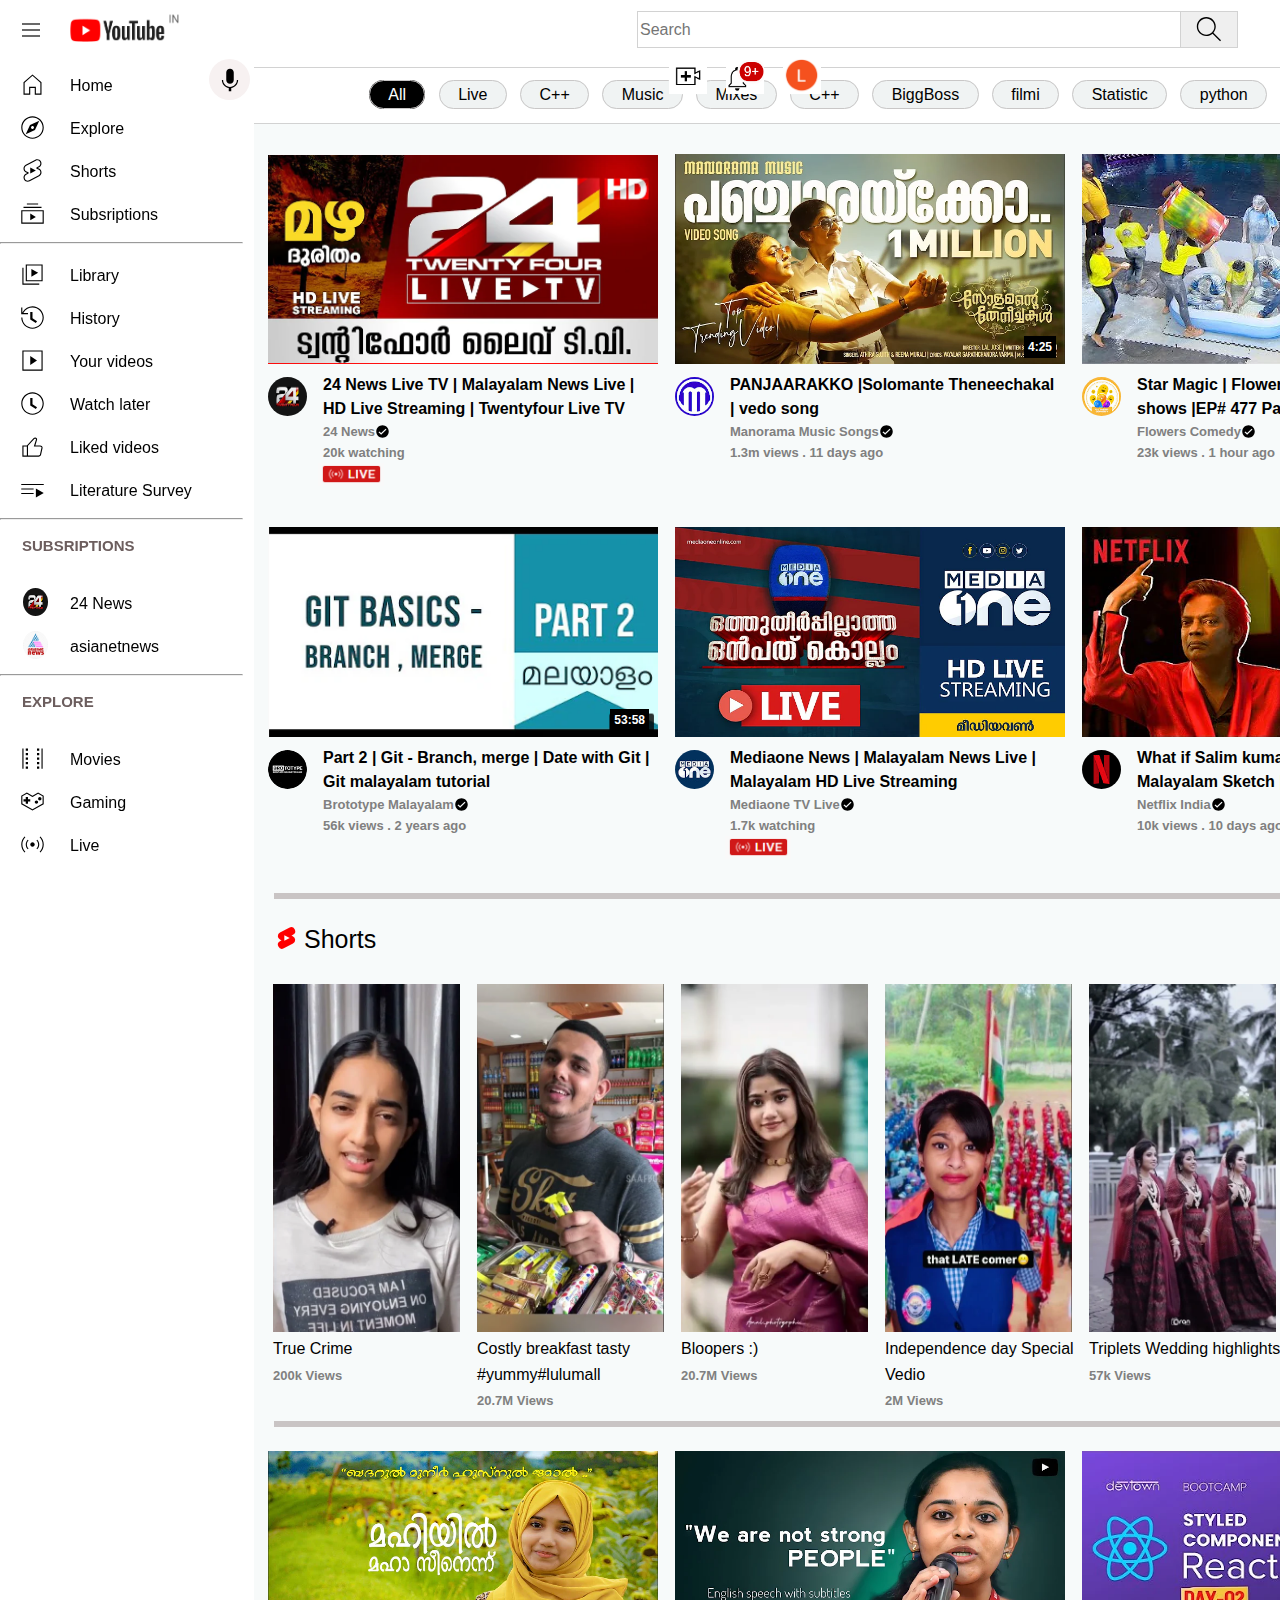
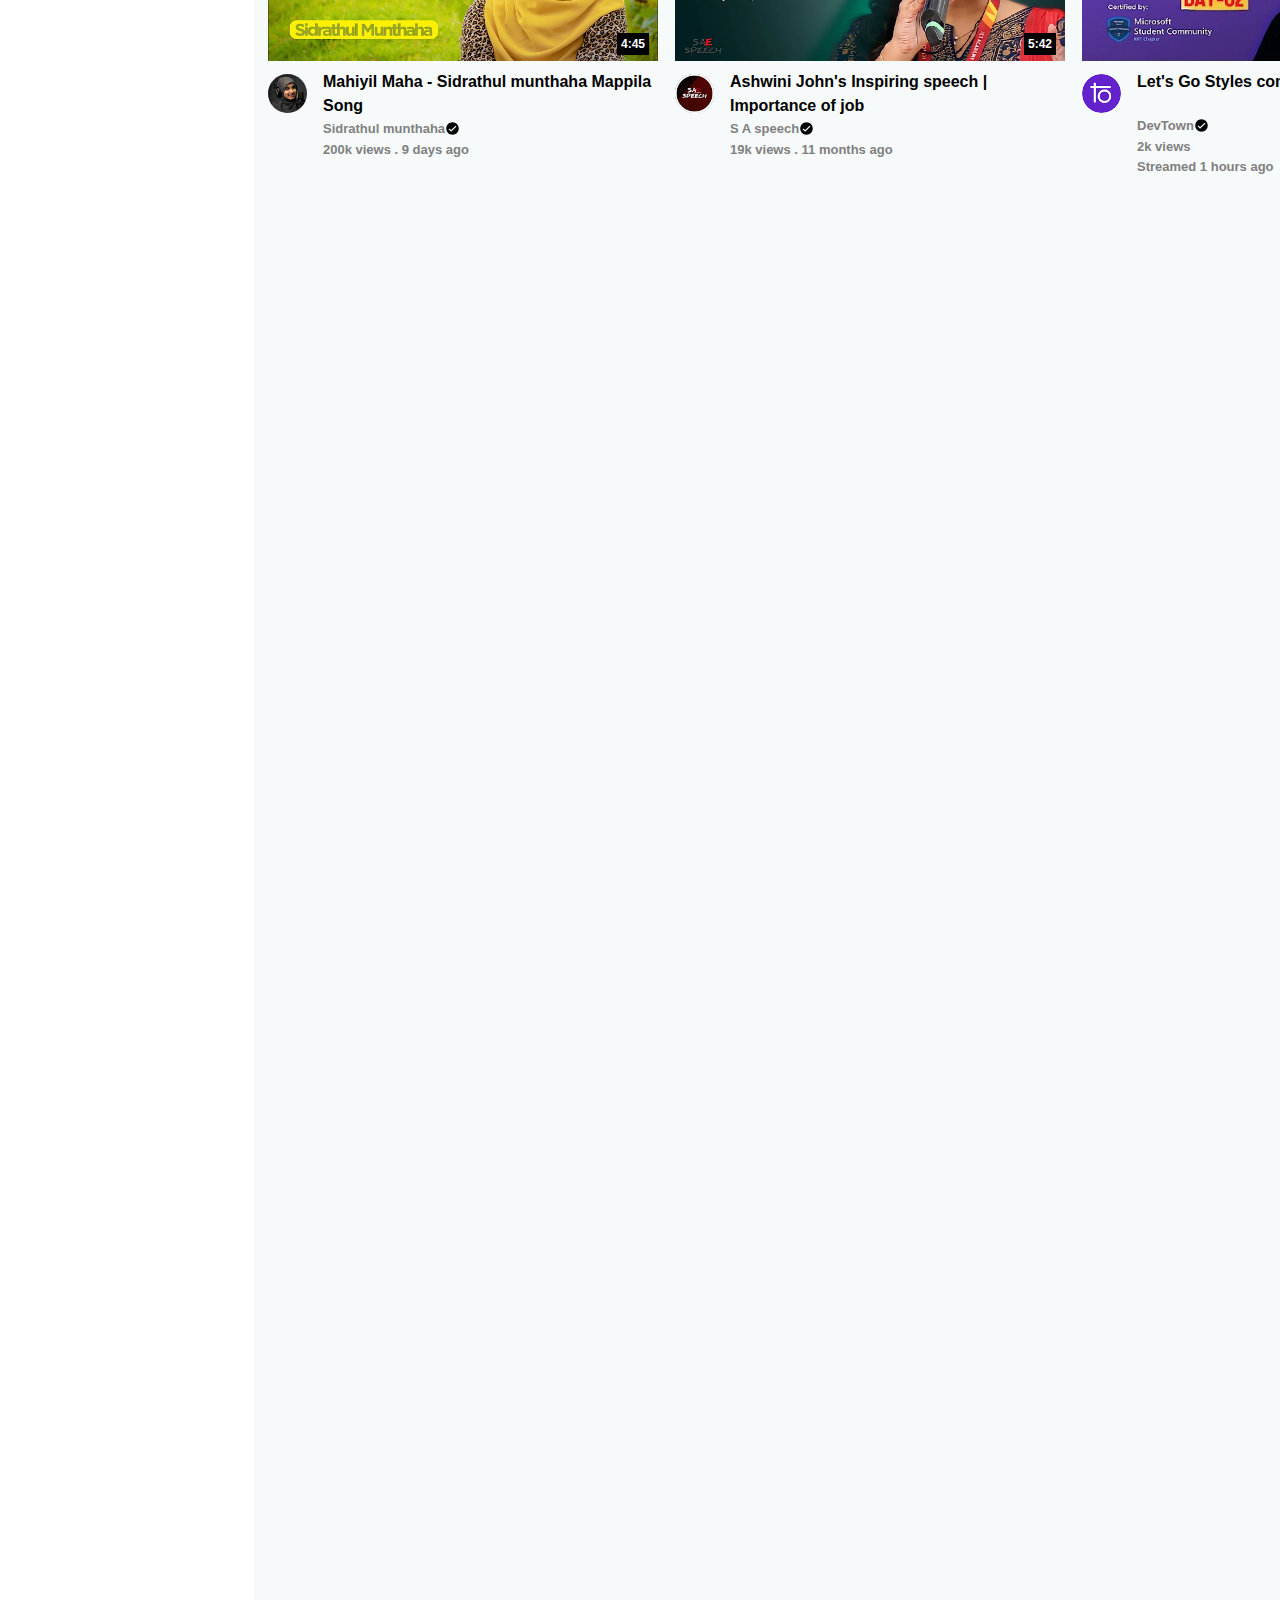
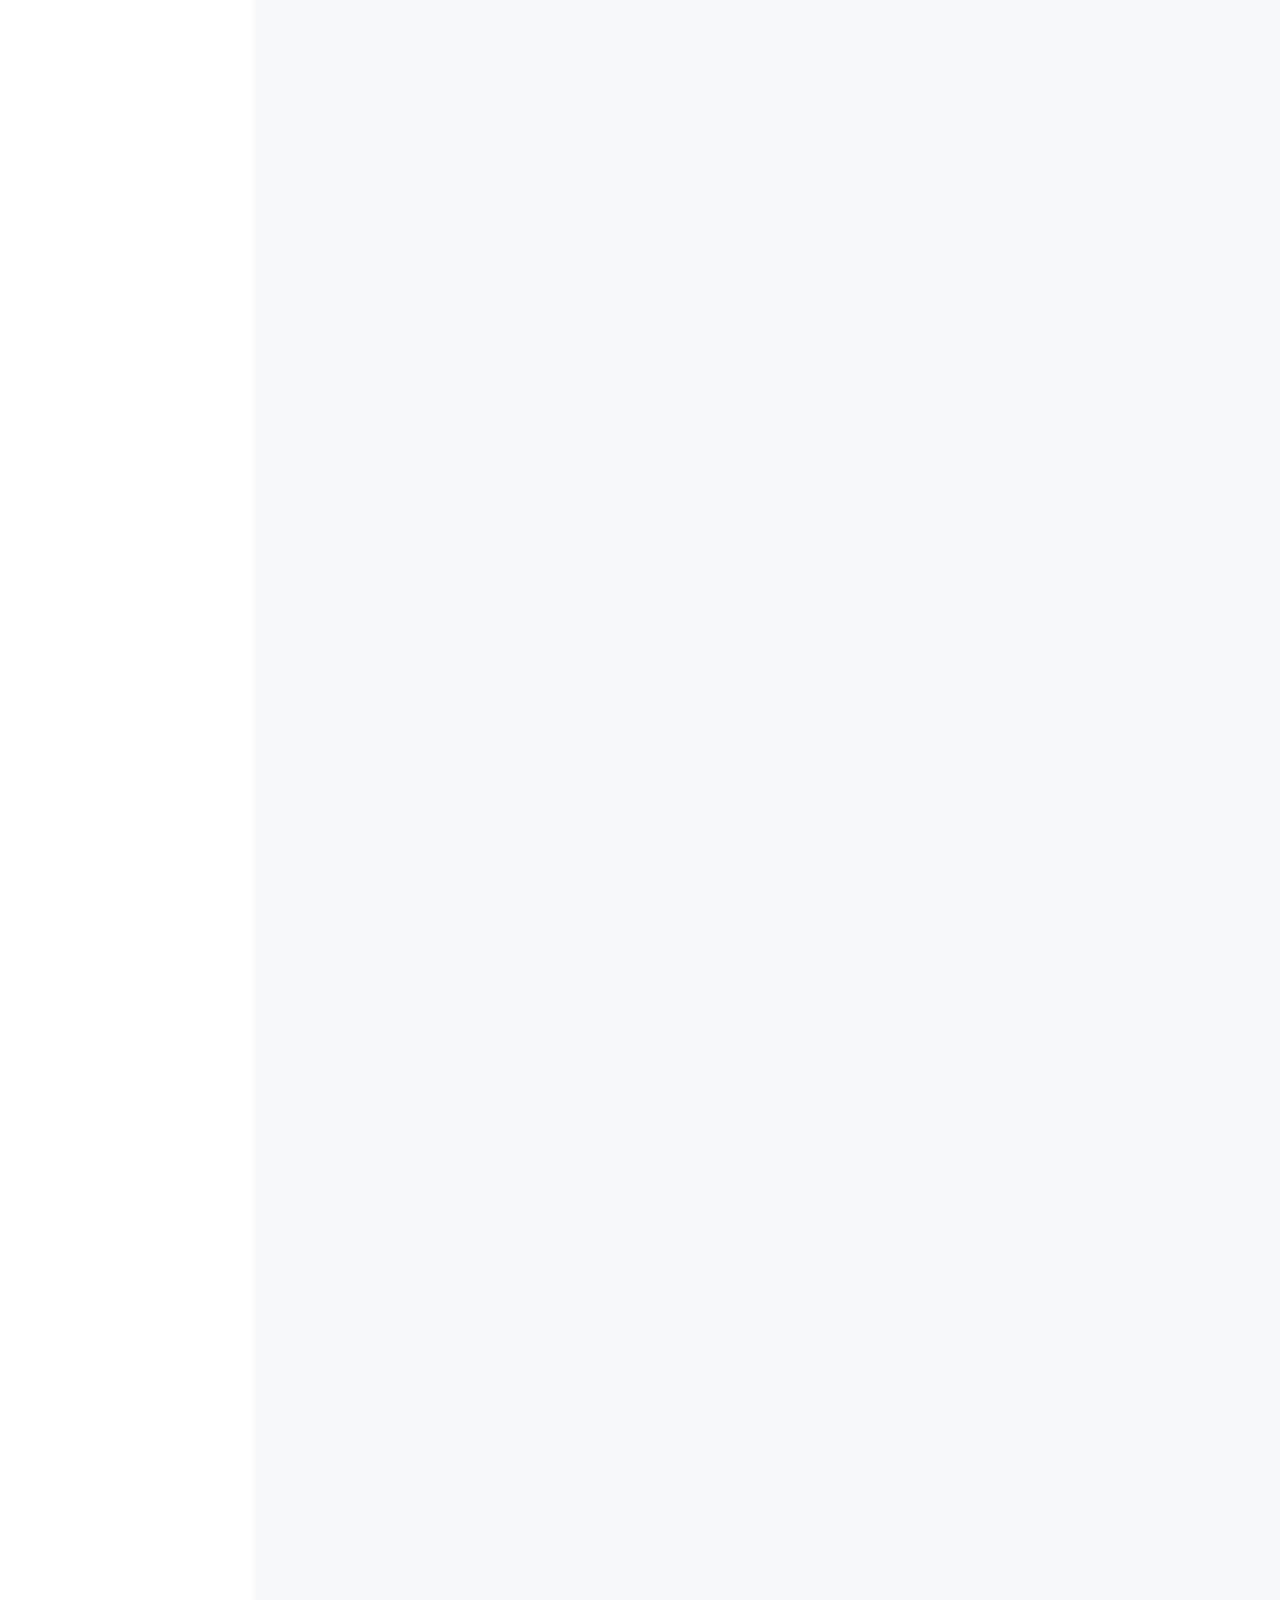
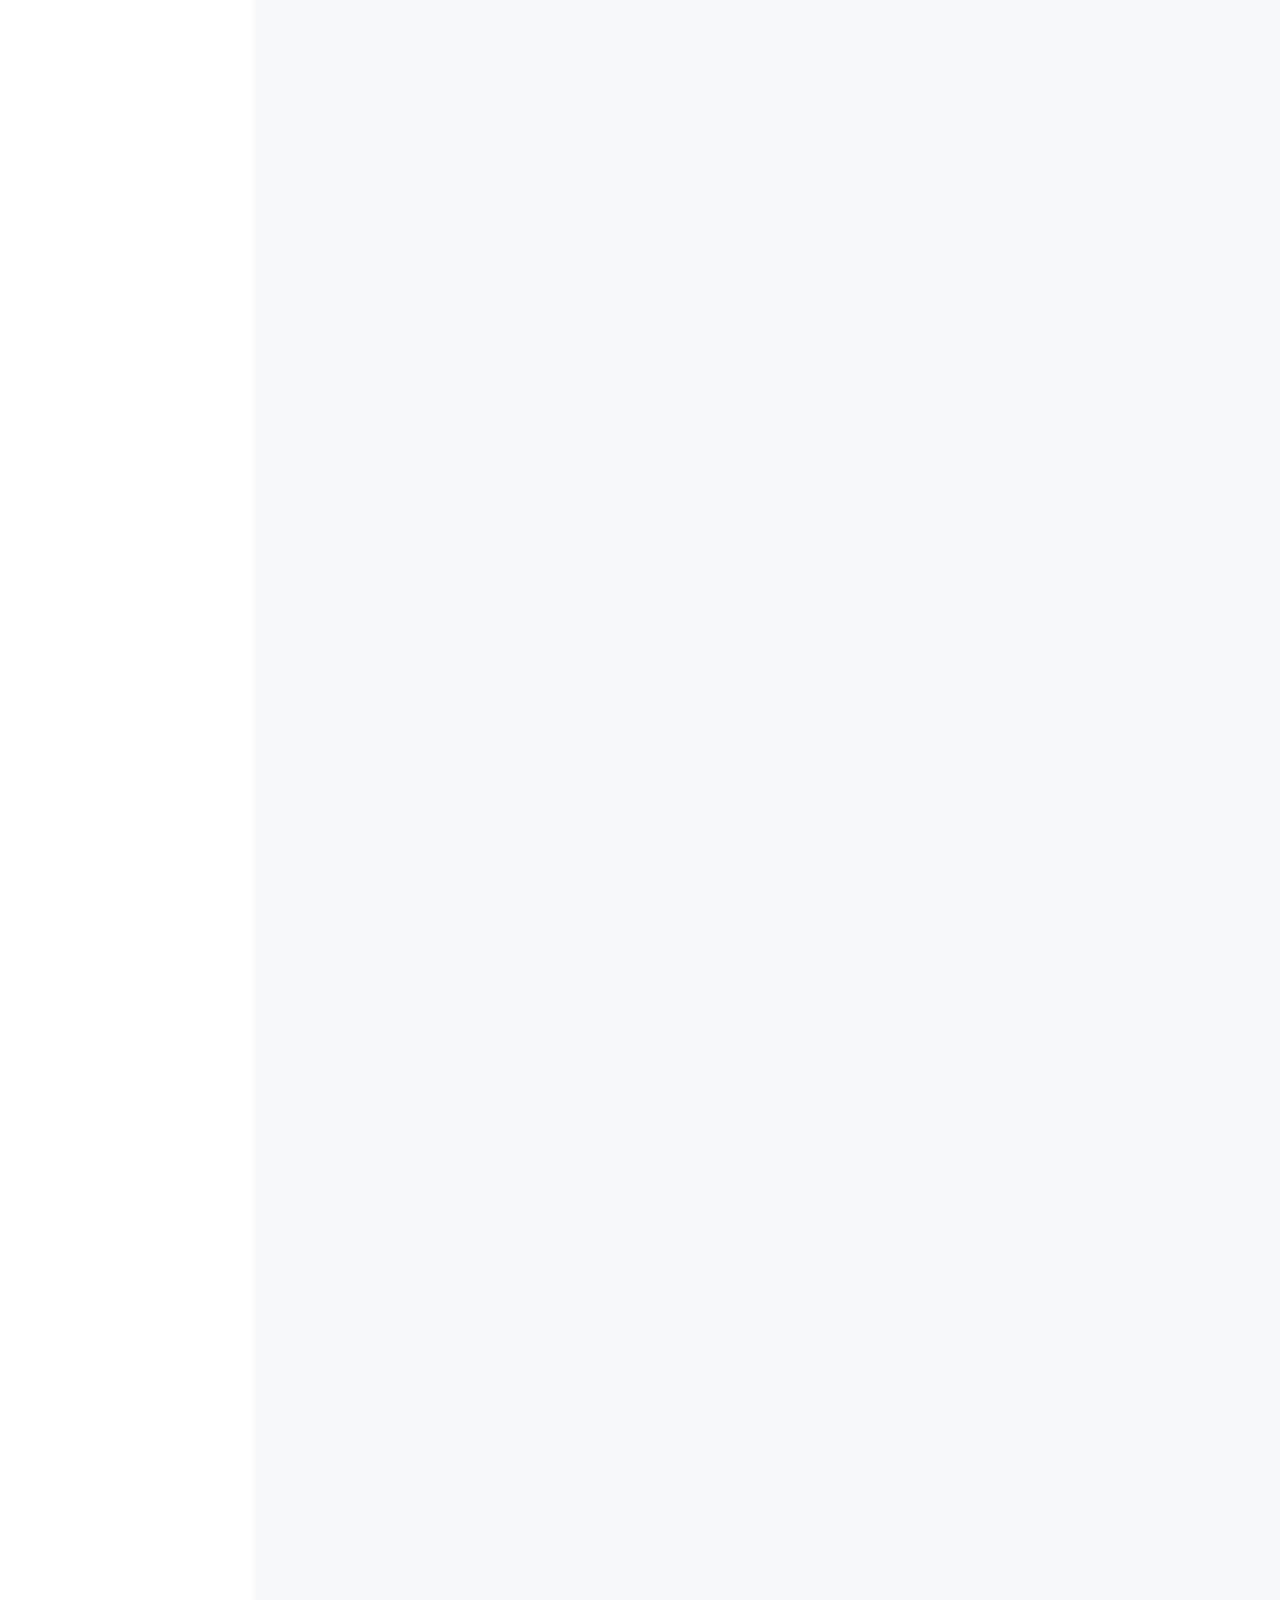
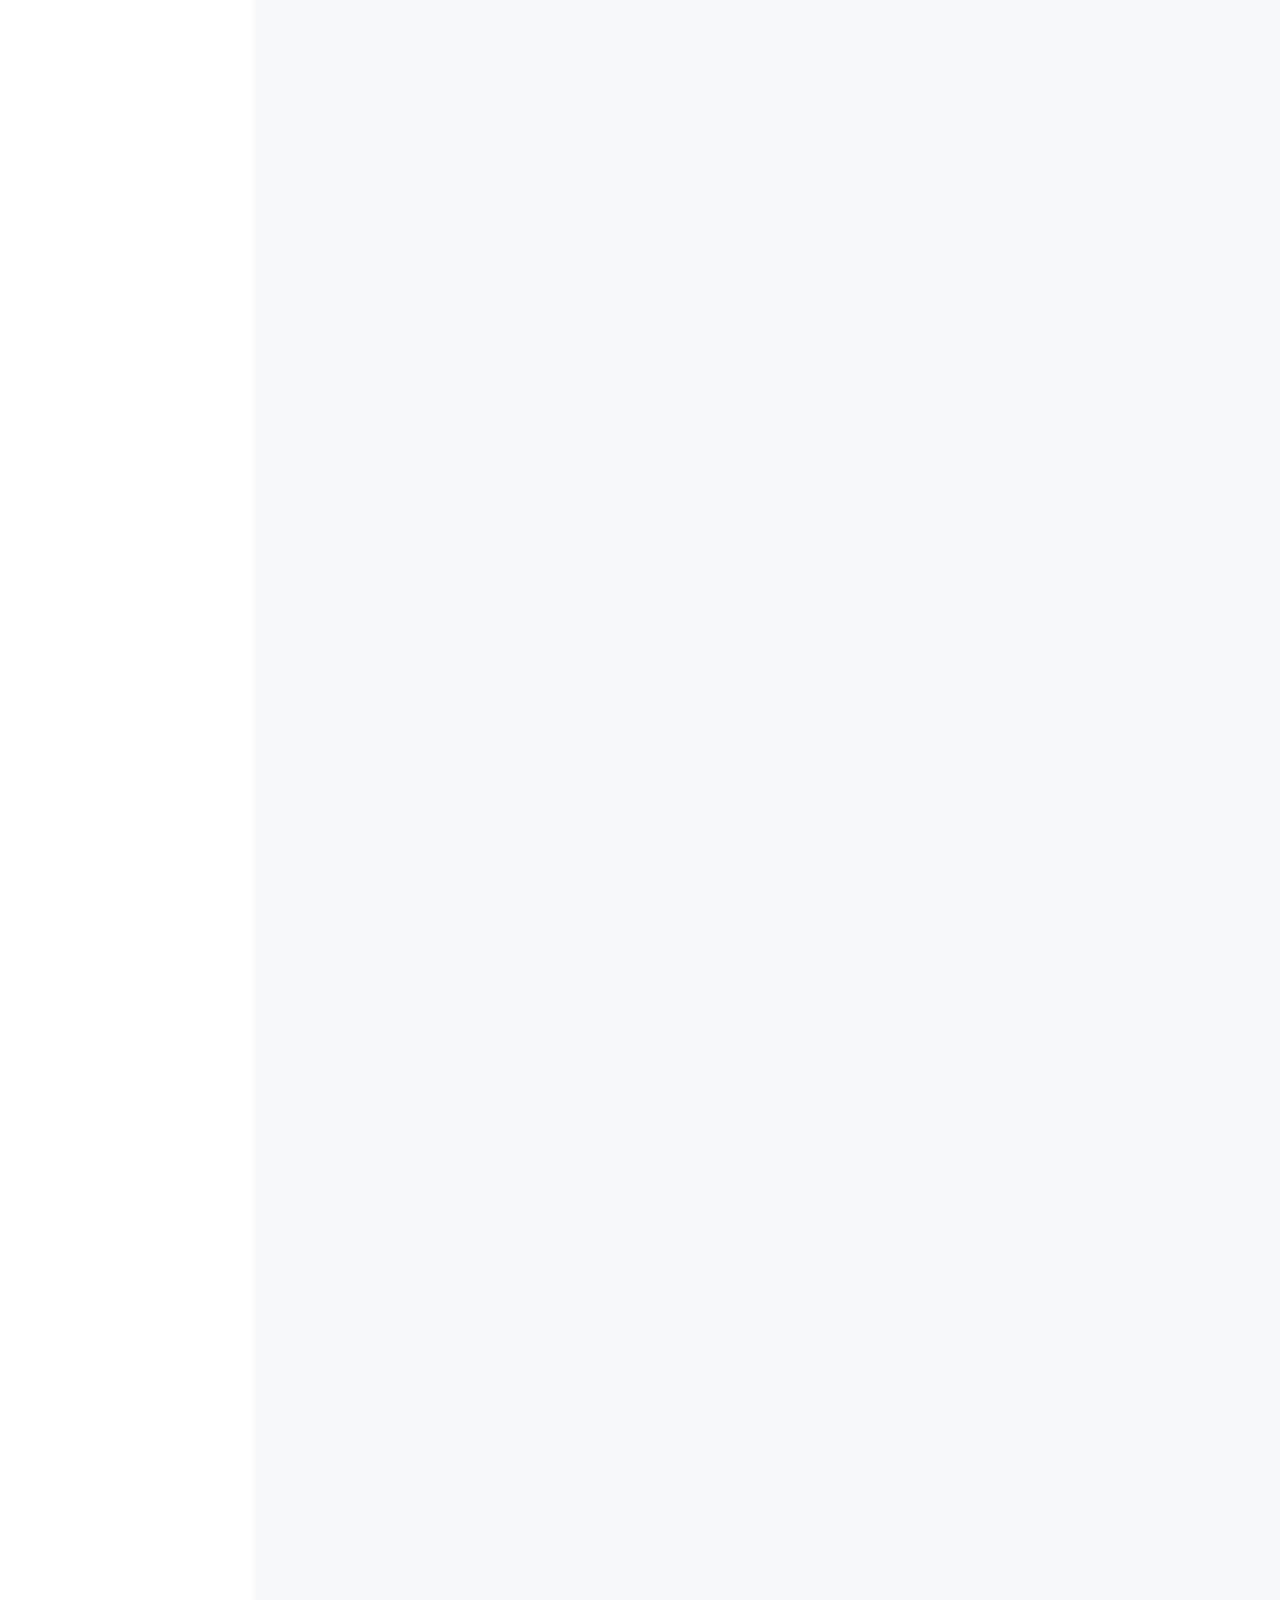
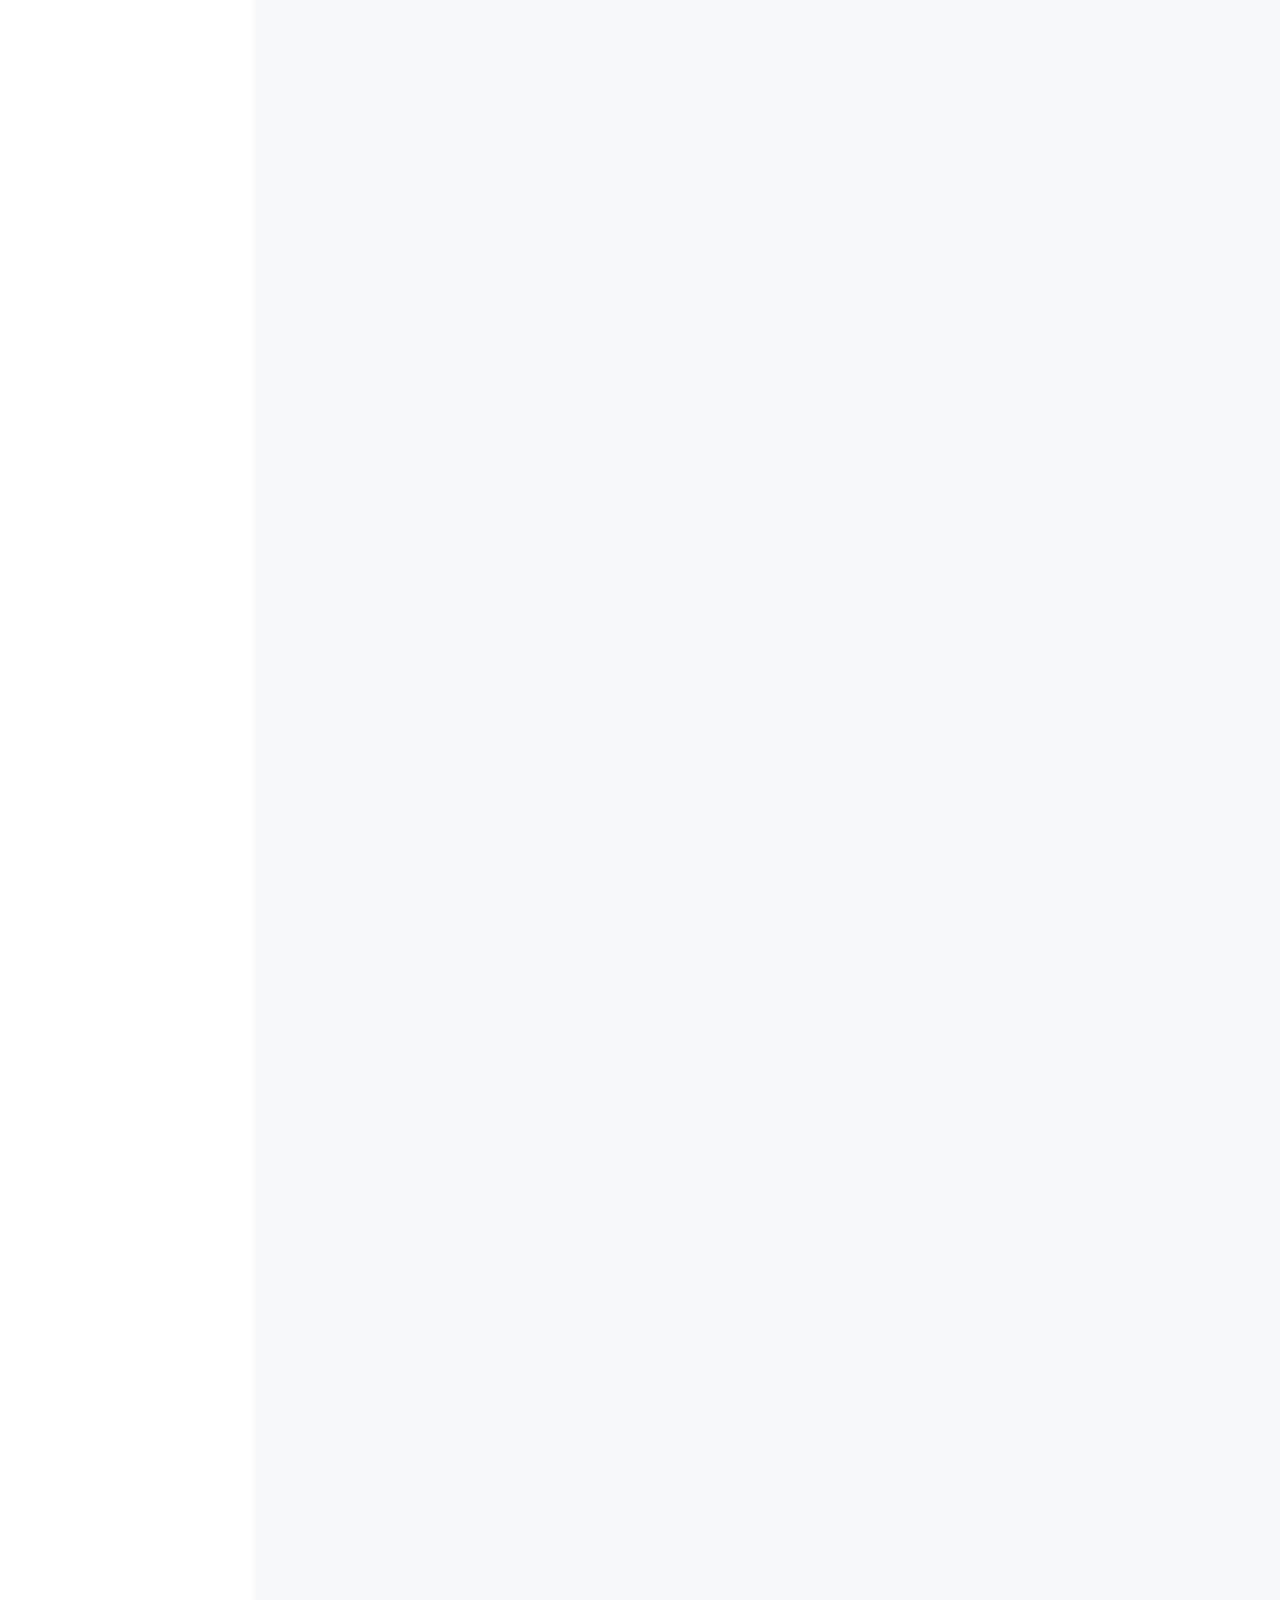
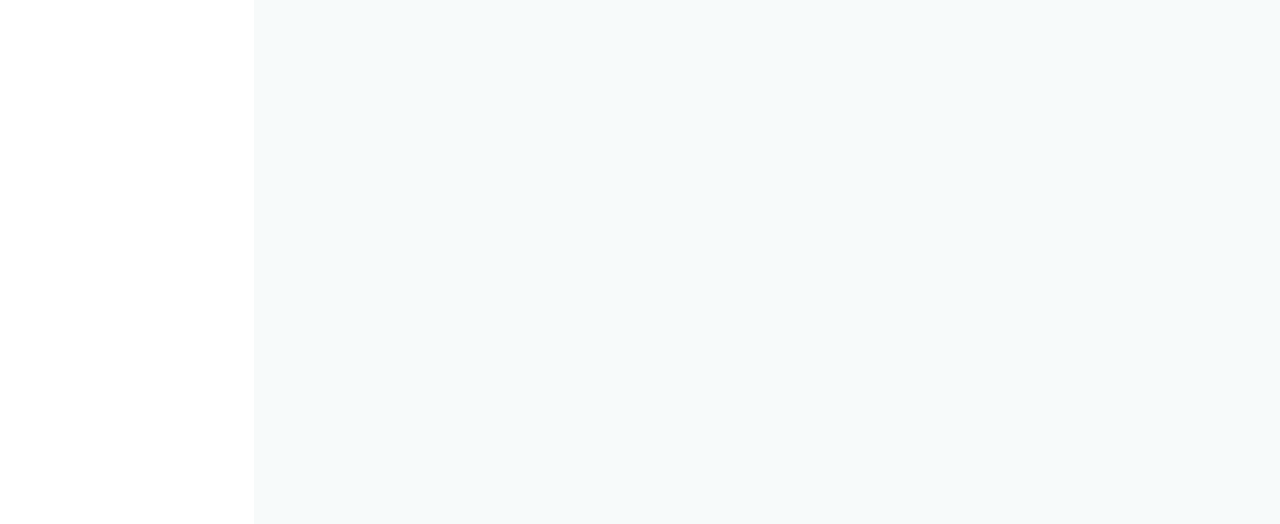
==== index.html @ a11aa35a "alignments chaned" ====
<!DOCTYPE html>
<html lang="en">
<head>
    <meta charset="UTF-8">
    <meta http-equiv="X-UA-Compatible" content="IE=edge">
    <meta name="viewport" content="width=device-width, initial-scale=1.0">
    <link rel="stylesheet" href="https://cdnjs.cloudflare.com/ajax/libs/font-awesome/4.7.0/css/font-awesome.min.css">
    <link rel="stylesheet" href="styles.css">                                                         
    <title>Document</title>

</head>
<body>
    <div>
        <div id="header">

            <div class="menu" >
                <div class="same"></div>
                <div class="same"></div>
                <div class="same"></div>

            </div>
            <div class="logo">
                <img src="logo1.PNG" class="logoimg">

            </div>
            <div class="search">
                <form action=" " class="searchform">
                    <input type="text"  placeholder="Search" class="searchtext" >

                </form>
            </div>
            <div class="simg">
                <button class="button">
                    <yt-icon class="style-scope ytd-searchbox"><svg viewBox="0 0 24 24" preserveAspectRatio="xMidYMid meet" focusable="false" class="style-scope yt-icon" style="pointer-events: none; display: block; width: 100%; height: 100%;"><g class="style-scope yt-icon"><path d="M20.87,20.17l-5.59-5.59C16.35,13.35,17,11.75,17,10c0-3.87-3.13-7-7-7s-7,3.13-7,7s3.13,7,7,7c1.75,0,3.35-0.65,4.58-1.71 l5.59,5.59L20.87,20.17z M10,16c-3.31,0-6-2.69-6-6s2.69-6,6-6s6,2.69,6,6S13.31,16,10,16z" class="style-scope yt-icon"></path></g></svg><!--css-build:shady--></yt-icon>
                </button>
            </div>
            <div class="mike">
                <yt-icon class="style-scope ytd-button-renderer"><svg viewBox="0 0 24 24" preserveAspectRatio="xMidYMid meet" focusable="false" class="style-scope yt-icon" style="pointer-events: none; display: block; width: 100%; height: 100%;"><g class="style-scope yt-icon"><path d="M12 3C10.34 3 9 4.37 9 6.07V11.93C9 13.63 10.34 15 12 15C13.66 15 15 13.63 15 11.93V6.07C15 4.37 13.66 3 12 3ZM18.5 12H17.5C17.5 15.03 15.03 17.5 12 17.5C8.97 17.5 6.5 15.03 6.5 12H5.5C5.5 15.24 7.89 17.93 11 18.41V21H13V18.41C16.11 17.93 18.5 15.24 18.5 12Z" class="style-scope yt-icon"></path></g></svg><!--css-build:shady--></yt-icon>
            </div>
            <div class="three">
                <div class="plus"><img src="plus1.png" alt="dd" class="plusimg"></div>
                <div class="plus"><img src="not.png" alt="dd" class="plusimg"></div>
                <div class="plus"><img src="l.png" alt="dd" class="plusimg"></div>
            </div>
        </div>
        <div id="mainbody">    
            <div class="right">
                <a href="main.html" class="dec">
                <div class="one">
                    
                    <yt-icon class="listimg"><svg viewBox="0 0 24 24" preserveAspectRatio="xMidYMid meet" focusable="false" class="style-scope yt-icon" style="pointer-events: none; display: block; width: 100%; height: 100%;"><g class="style-scope yt-icon"><path d="M12,4.33l7,6.12V20H15V14H9v6H5V10.45l7-6.12M12,3,4,10V21h6V15h4v6h6V10L12,3Z" class="style-scope yt-icon"></path></g></svg><!--css-build:shady--></yt-icon>
                    <div class="names">
                        Home
                    </div>
                    
                </div>
                </a>
                <a href="main.html" class="dec">
                    <div class="one">
                        
                        <yt-icon class="listimg"><svg viewBox="0 0 24 24" preserveAspectRatio="xMidYMid meet" focusable="false" class="style-scope yt-icon" style="pointer-events: none; display: block; width: 100%; height: 100%;"><g class="style-scope yt-icon"><path d="M9.8,9.8l-3.83,8.23l8.23-3.83l3.83-8.23L9.8,9.8z M13.08,12.77c-0.21,0.29-0.51,0.48-0.86,0.54 c-0.07,0.01-0.15,0.02-0.22,0.02c-0.28,0-0.54-0.08-0.77-0.25c-0.29-0.21-0.48-0.51-0.54-0.86c-0.06-0.35,0.02-0.71,0.23-0.99 c0.21-0.29,0.51-0.48,0.86-0.54c0.35-0.06,0.7,0.02,0.99,0.23c0.29,0.21,0.48,0.51,0.54,0.86C13.37,12.13,13.29,12.48,13.08,12.77z M12,3c4.96,0,9,4.04,9,9s-4.04,9-9,9s-9-4.04-9-9S7.04,3,12,3 M12,2C6.48,2,2,6.48,2,12s4.48,10,10,10s10-4.48,10-10S17.52,2,12,2 L12,2z" class="style-scope yt-icon"></path></g></svg><!--css-build:shady--></yt-icon>
                        <div class="names">
                            Explore
                        </div>
                        
                    </div>
                </a>
                <a href="main.html" class="dec">
                    <div class="one">
                        
                        <yt-icon class="listimg"><svg viewBox="0 0 24 24" preserveAspectRatio="xMidYMid meet" focusable="false" class="style-scope yt-icon" style="pointer-events: none; display: block; width: 100%; height: 100%;"><g height="24" viewBox="0 0 24 24" width="24" class="style-scope yt-icon"><path d="M10 14.65v-5.3L15 12l-5 2.65zm7.77-4.33c-.77-.32-1.2-.5-1.2-.5L18 9.06c1.84-.96 2.53-3.23 1.56-5.06s-3.24-2.53-5.07-1.56L6 6.94c-1.29.68-2.07 2.04-2 3.49.07 1.42.93 2.67 2.22 3.25.03.01 1.2.5 1.2.5L6 14.93c-1.83.97-2.53 3.24-1.56 5.07.97 1.83 3.24 2.53 5.07 1.56l8.5-4.5c1.29-.68 2.06-2.04 1.99-3.49-.07-1.42-.94-2.68-2.23-3.25zm-.23 5.86l-8.5 4.5c-1.34.71-3.01.2-3.72-1.14-.71-1.34-.2-3.01 1.14-3.72l2.04-1.08v-1.21l-.69-.28-1.11-.46c-.99-.41-1.65-1.35-1.7-2.41-.05-1.06.52-2.06 1.46-2.56l8.5-4.5c1.34-.71 3.01-.2 3.72 1.14.71 1.34.2 3.01-1.14 3.72L15.5 9.26v1.21l1.8.74c.99.41 1.65 1.35 1.7 2.41.05 1.06-.52 2.06-1.46 2.56z" class="style-scope yt-icon"></path></g></svg><!--css-build:shady--></yt-icon>
                        <div class="names">
                        Shorts
                        </div>
                        
                    </div>
                </a>
                <a href="main.html" class="dec">
                    <div class="one">
                        <yt-icon class="listimg"><svg viewBox="0 0 24 24" preserveAspectRatio="xMidYMid meet" focusable="false" class="style-scope yt-icon" style="pointer-events: none; display: block; width: 100%; height: 100%;"><g class="style-scope yt-icon"><path d="M10,18v-6l5,3L10,18z M17,3H7v1h10V3z M20,6H4v1h16V6z M22,9H2v12h20V9z M3,10h18v10H3V10z" class="style-scope yt-icon"></path></g></svg><!--css-build:shady--></yt-icon>   
                        <div class="names">
                        Subsriptions
                        </div>
                        
                    </div>
                </a>
                <hr align="left" style=" width:99%;">
                <a href="main.html" class="dec">
                    <div class="one">
                        
                        <yt-icon class="listimg"><svg viewBox="0 0 24 24" preserveAspectRatio="xMidYMid meet" focusable="false" class="style-scope yt-icon" style="pointer-events: none; display: block; width: 100%; height: 100%;"><g class="style-scope yt-icon"><path d="M11,7l6,3.5L11,14V7L11,7z M18,20H4V6H3v15h15V20z M21,18H6V3h15V18z M7,17h13V4H7V17z" class="style-scope yt-icon"></path></g></svg><!--css-build:shady--></yt-icon>
                        <div class="names">
                            Library
                        </div>
                        
                    </div>
                    </a>
                    <a href="main.html" class="dec">
                        <div class="one">
                            
                            <yt-icon class="listimg"><svg viewBox="0 0 24 24" preserveAspectRatio="xMidYMid meet" focusable="false" class="style-scope yt-icon" style="pointer-events: none; display: block; width: 100%; height: 100%;"><g class="style-scope yt-icon"><path d="M14.97,16.95L10,13.87V7h2v5.76l4.03,2.49L14.97,16.95z M22,12c0,5.51-4.49,10-10,10S2,17.51,2,12h1c0,4.96,4.04,9,9,9 s9-4.04,9-9s-4.04-9-9-9C8.81,3,5.92,4.64,4.28,7.38C4.17,7.56,4.06,7.75,3.97,7.94C3.96,7.96,3.95,7.98,3.94,8H8v1H1.96V3h1v4.74 C3,7.65,3.03,7.57,3.07,7.49C3.18,7.27,3.3,7.07,3.42,6.86C5.22,3.86,8.51,2,12,2C17.51,2,22,6.49,22,12z" class="style-scope yt-icon"></path></g></svg><!--css-build:shady--></yt-icon>                            <div class="names">
                                History
                            </div>
                            
                        </div>
                    </a>
                    <a href="main.html" class="dec">
                        <div class="one">
                            
                            <yt-icon class="listimg"><svg viewBox="0 0 24 24" preserveAspectRatio="xMidYMid meet" focusable="false" class="style-scope yt-icon" style="pointer-events: none; display: block; width: 100%; height: 100%;"><g class="style-scope yt-icon"><path d="M10,8l6,4l-6,4V8L10,8z M21,3v18H3V3H21z M20,4H4v16h16V4z" class="style-scope yt-icon"></path></g></svg><!--css-build:shady--></yt-icon>
                            <div class="names">
                            Your videos
                            </div>
                            
                        </div>
                    </a>
                    <a href="main.html" class="dec">
                        <div class="one">
                            <yt-icon class="listimg"><svg viewBox="0 0 24 24" preserveAspectRatio="xMidYMid meet" focusable="false" class="style-scope yt-icon" style="pointer-events: none; display: block; width: 100%; height: 100%;"><g class="style-scope yt-icon"><path d="M14.97,16.95L10,13.87V7h2v5.76l4.03,2.49L14.97,16.95z M12,3c-4.96,0-9,4.04-9,9s4.04,9,9,9s9-4.04,9-9S16.96,3,12,3 M12,2c5.52,0,10,4.48,10,10s-4.48,10-10,10S2,17.52,2,12S6.48,2,12,2L12,2z" class="style-scope yt-icon"></path></g></svg><!--css-build:shady--></yt-icon>                            <div class="names">
                            Watch later
                            </div>
                            
                        </div>
                    </a>
                    <a href="main.html" class="dec">
                        <div class="one">
                            
                            <yt-icon class="listimg"><svg viewBox="0 0 24 24" preserveAspectRatio="xMidYMid meet" focusable="false" class="style-scope yt-icon" style="pointer-events: none; display: block; width: 100%; height: 100%;"><g class="style-scope yt-icon"><path d="M18.77,11h-4.23l1.52-4.94C16.38,5.03,15.54,4,14.38,4c-0.58,0-1.14,0.24-1.52,0.65L7,11H3v10h4h1h9.43 c1.06,0,1.98-0.67,2.19-1.61l1.34-6C21.23,12.15,20.18,11,18.77,11z M7,20H4v-8h3V20z M19.98,13.17l-1.34,6 C18.54,19.65,18.03,20,17.43,20H8v-8.61l5.6-6.06C13.79,5.12,14.08,5,14.38,5c0.26,0,0.5,0.11,0.63,0.3 c0.07,0.1,0.15,0.26,0.09,0.47l-1.52,4.94L13.18,12h1.35h4.23c0.41,0,0.8,0.17,1.03,0.46C19.92,12.61,20.05,12.86,19.98,13.17z" class="style-scope yt-icon"></path></g></svg><!--css-build:shady--></yt-icon>
                             <div class="names">
                            Liked videos
                            </div>
                            
                        </div>
                    </a>
                    <a href="main.html" class="dec">
                        <div class="one">
                            <yt-icon class="listimg"><svg viewBox="0 0 24 24" preserveAspectRatio="xMidYMid meet" focusable="false" class="style-scope yt-icon" style="pointer-events: none; display: block; width: 100%; height: 100%;"><g class="style-scope yt-icon"><path d="M22,7H2v1h20V7z M13,12H2v-1h11V12z M13,16H2v-1h11V16z M15,19v-8l7,4L15,19z" class="style-scope yt-icon"></path></g></svg><!--css-build:shady--></yt-icon>
                            
                            <div class="names">

                            Literature Survey
                            </div>
                            
                        </div>
                    </a>
                    <hr align="left" style=" width:99%;">
                    <a href="main.html" class="head">

                        <div class="one" >
                            SUBSRIPTIONS

                        </div>
                    </a>
                    <a href="main.html" class="dec">
                        <div class="one">
                            <img src="24.jpg" class="subimg" alt="" >

                            <div class="names">
                                24 News


                            </div>
                            
                        </div>
                    </a>
                    <a href="main.html" class="dec">
                        <div class="one">
                            <img src="asianet.png" class="subimg" alt="" >

                            <div class="names">
                                asianetnews


                            </div>
                            
                        </div>
                    </a>
                    <hr align="left" style=" width:99%;">
                    <a href="main.html" class="head">

                        <div class="one" >
                            EXPLORE

                        </div>
                    </a>
                        <a href="main.html" class="dec">
                        <div class="one">
                            
                            <yt-icon class="listimg"><svg viewBox="0 0 24 24" preserveAspectRatio="xMidYMid meet" focusable="false" class="style-scope yt-icon" style="pointer-events: none; display: block; width: 100%; height: 100%;"><g class="style-scope yt-icon"><path d="M4,21H3V3h1V21z M8,15H6v2h2V15z M8,11H6v2h2V11z M8,7H6v2h2V7z M18,15h-2v2h2V15z M8,19H6v2h2V19z M18,19h-2v2h2V19z M18,11h-2v2h2V11z M18,7h-2v2h2V7z M8,3H6v2h2V3z M18,3h-2v2h2V3z M21,3h-1v18h1V3z" class="style-scope yt-icon"></path></g></svg><!--css-build:shady--></yt-icon>
                                 <div class="names">
                               
                                Movies
                            </div>
                            
                        </div>
                        </a>
                        <a href="main.html" class="dec">
                            <div class="one">
                                <yt-icon class="listimg"><svg viewBox="0 0 24 24" preserveAspectRatio="xMidYMid meet" focusable="false" class="style-scope yt-icon" style="pointer-events: none; display: block; width: 100%; height: 100%;"><g class="style-scope yt-icon"><path d="M10,12H8v2H6v-2H4v-2h2V8h2v2h2V12z M17,12.5c0-0.83-0.67-1.5-1.5-1.5S14,11.67,14,12.5c0,0.83,0.67,1.5,1.5,1.5 S17,13.33,17,12.5z M20,9.5C20,8.67,19.33,8,18.5,8S17,8.67,17,9.5c0,0.83,0.67,1.5,1.5,1.5S20,10.33,20,9.5z M16.97,5.15l-4.5,2.53 l-0.49,0.27l-0.49-0.27l-4.5-2.53L3,7.39v6.43l8.98,5.04l8.98-5.04V7.39L16.97,5.15 M16.97,4l4.99,2.8v7.6L11.98,20L2,14.4V6.8 L6.99,4l4.99,2.8L16.97,4L16.97,4z" class="style-scope yt-icon"></path></g></svg><!--css-build:shady--></yt-icon>
                                <div class="names">
                                 Gaming
                                </div>
                                
                            </div>
                        </a>
                        <a href="main.html" class="dec">
                            <div class="one">
                                
                                <yt-icon class="listimg"><svg viewBox="0 0 24 24" preserveAspectRatio="xMidYMid meet" focusable="false" class="style-scope yt-icon" style="pointer-events: none; display: block; width: 100%; height: 100%;"><g class="style-scope yt-icon"><path d="M14,12c0,1.1-0.9,2-2,2s-2-0.9-2-2s0.9-2,2-2S14,10.9,14,12z M8.48,8.45L7.77,7.75C6.68,8.83,6,10.34,6,12 s0.68,3.17,1.77,4.25l0.71-0.71C7.57,14.64,7,13.39,7,12S7.57,9.36,8.48,8.45z M16.23,7.75l-0.71,0.71C16.43,9.36,17,10.61,17,12 s-0.57,2.64-1.48,3.55l0.71,0.71C17.32,15.17,18,13.66,18,12S17.32,8.83,16.23,7.75z M5.65,5.63L4.95,4.92C3.13,6.73,2,9.24,2,12 s1.13,5.27,2.95,7.08l0.71-0.71C4.02,16.74,3,14.49,3,12S4.02,7.26,5.65,5.63z M19.05,4.92l-0.71,0.71C19.98,7.26,21,9.51,21,12 s-1.02,4.74-2.65,6.37l0.71,0.71C20.87,17.27,22,14.76,22,12S20.87,6.73,19.05,4.92z" class="style-scope yt-icon"></path></g></svg><!--css-build:shady--></yt-icon>                                <div class="names">
                                Live
                                </div>
                                
                            </div>
                        </a>
                        <a href="main.html" class="dec">
                            <div class="one">
                                <yt-icon class="listimg"><svg viewBox="0 0 24 24" preserveAspectRatio="xMidYMid meet" focusable="false" class="style-scope yt-icon" style="pointer-events: none; display: block; width: 100%; height: 100%;"><g class="style-scope yt-icon"><path d="M12.5,6.44v-0.5C13.36,5.71,14,4.93,14,4c0-1.1-0.9-2-2-2s-2,0.9-2,2h1c0-0.55,0.45-1,1-1s1,0.45,1,1s-0.45,1-1,1h-0.5v1.44 L4,13h2v6h1v2h1v-2h2v3h1v-3h2v2h1v-2h1v-3h3v-3h2L12.5,6.44z M6.66,12L12,7.33L17.34,12H6.66z M14,18H7v-5h7V18z M15,15v-2h2v2H15z" class="style-scope yt-icon"></path></g></svg><!--css-build:shady--></yt-icon>
                                <div class="names">
                                
                                Fashion & Beauty
                                </div>
                                
                            </div>
                        </a>
                        <a href="main.html" class="dec">
                            <div class="one">
                                <yt-icon class="listimg"><svg viewBox="0 0 24 24" preserveAspectRatio="xMidYMid meet" focusable="false" class="style-scope yt-icon" style="pointer-events: none; display: block; width: 100%; height: 100%;"><g class="style-scope yt-icon"><path d="M16,21h-2.28c-0.35,0.6-0.98,1-1.72,1s-1.38-0.4-1.72-1H8v-1h8V21z M20,10c0,2.96-1.61,5.54-4,6.92V19H8v-2.08 C5.61,15.54,4,12.96,4,10c0-4.42,3.58-8,8-8S20,5.58,20,10z M15,18v-1.66l0.5-0.29C17.66,14.8,19,12.48,19,10c0-3.86-3.14-7-7-7 s-7,3.14-7,7c0,2.48,1.34,4.8,3.5,6.06L9,16.34V18H15z" class="style-scope yt-icon"></path></g></svg><!--css-build:shady--></yt-icon>
                                 <div class="names">
                                Learning
                                </div>
                                
                            </div>
                        </a>
                        <a href="main.html" class="dec">
                            <div class="one">
                                <yt-icon class="listimg"><svg viewBox="0 0 24 24" preserveAspectRatio="xMidYMid meet" focusable="false" class="style-scope yt-icon" style="pointer-events: none; display: block; width: 100%; height: 100%;"><g class="style-scope yt-icon"><path d="M17 3V5V6V10V10.51L16.99 10.97C16.94 13.1 15.66 14.94 13.74 15.67H13.72L13.66 15.69L13 15.95V16.65V19V20H14V21H15H10V20H11V19V16.65V15.95L10.34 15.71L10.26 15.68H10.25C8.33 14.95 7.05 13.11 7 10.98V10.51V10V6V5V3H17ZM18 2H6V5H4V6V10V11H6.01C6.07 13.53 7.63 15.78 9.97 16.64C9.98 16.64 9.99 16.64 10 16.65V19H9V20H8V22H16V20H15V19H14V16.65C14.01 16.65 14.02 16.65 14.03 16.64C16.36 15.78 17.93 13.54 17.99 11H20V10V6V5H18V2ZM18 10V6H19V10H18ZM5 10V6H6V10H5Z" class="style-scope yt-icon"></path></g></svg><!--css-build:shady--></yt-icon>                                
                                <div class="names">
    
                                Sports
                                </div>
                                
                            </div>
                        </a>
                        <hr align="left" style=" width:99%;">
                        <a href="main.html" class="head">

                            <div class="one" >
                               MORE FROM YOUTUBE
    
                            </div>
                        </a>
                        <a href="main.html" class="dec">
                            <div class="one">
                                
                            <yt-icon class="listimg"><svg viewBox="0 0 24 24" preserveAspectRatio="xMidYMid meet" focusable="false" class="style-scope yt-icon" style="pointer-events: none; display: block; width: 100%; height: 100%;"><g class="style-scope yt-icon"><defs class="style-scope yt-icon"><radialGradient cx="5.4%" cy="7.11%" r="107.93%" fx="5.4%" fy="7.11%" gradientTransform="matrix(.70653 0 0 1 .016 0)" class="style-scope yt-icon"><stop offset="0%" stop-color="#FFF" class="style-scope yt-icon"></stop><stop offset="100%" stop-color="#FFF" stop-opacity="0" class="style-scope yt-icon"></stop></radialGradient></defs><g fill="none" fill-rule="evenodd" class="style-scope yt-icon"><path d="M1 1h21.77v22H1z" class="style-scope yt-icon"></path><g fill-rule="nonzero" class="style-scope yt-icon"><path fill="#F00" d="M22.54 7.6s-.2-1.5-.86-2.17c-.83-.87-1.75-.88-2.18-.93-3.04-.22-7.6-.2-7.6-.2s-4.56-.02-7.6.2c-.43.05-1.35.06-2.18.93-.65.67-.86 2.18-.86 2.18S1.04 9.4 1 11.18v1.66c.04 1.78.26 3.55.26 3.55s.2 1.5.86 2.18c.83.87 1.9.84 2.4.94 1.7.15 7.2.2 7.38.2 0 0 4.57 0 7.6-.22.43-.05 1.35-.06 2.18-.93.65-.67.86-2.18.86-2.18s.22-1.77.24-3.55v-1.66c-.02-1.78-.24-3.55-.24-3.55z" class="style-scope yt-icon"></path><path fill="#FAFAFA" d="M9.68 8.9v6.18l5.84-3.1" class="style-scope yt-icon"></path><path fill="#000" fill-opacity=".12" d="M9.68 8.88l5.13 3.48.73-.38" class="style-scope yt-icon"></path><path fill="#FFF" fill-opacity=".2" d="M22.54 7.6s-.2-1.5-.86-2.17c-.83-.87-1.75-.88-2.18-.93-3.04-.22-7.6-.2-7.6-.2s-4.56-.02-7.6.2c-.43.05-1.35.06-2.18.93-.65.67-.86 2.18-.86 2.18S1.04 9.4 1 11.18v.1c.04-1.76.26-3.54.26-3.54s.2-1.5.86-2.17c.83-.88 1.75-.88 2.18-.93 3.04-.22 7.6-.2 7.6-.2s4.56-.02 7.6.2c.43.05 1.35.05 2.18.93.65.66.86 2.17.86 2.17s.22 1.78.23 3.55v-.1c0-1.8-.23-3.56-.23-3.56z" class="style-scope yt-icon"></path><path fill="#3E2723" fill-opacity=".2" d="M22.54 16.4s-.2 1.5-.86 2.17c-.83.87-1.75.88-2.18.93-3.04.22-7.6.2-7.6.2s-4.56.02-7.6-.2c-.43-.05-1.35-.06-2.18-.93-.65-.67-.86-2.18-.86-2.18s-.22-1.8-.26-3.57v-.1c.04 1.76.26 3.54.26 3.54s.2 1.5.86 2.17c.83.88 1.75.88 2.18.93 3.04.22 7.6.2 7.6.2s4.56.02 7.6-.2c.43-.05 1.35-.05 2.18-.93.65-.66.86-2.17.86-2.17s.22-1.78.23-3.55v.1c0 1.8-.23 3.56-.23 3.56z" class="style-scope yt-icon"></path><path fill="#FFF" fill-opacity=".2" d="M9.68 15.08v.1l5.84-3.08v-.12" class="style-scope yt-icon"></path><path fill="#3E2723" fill-opacity=".2" d="M9.68 8.9v-.13l5.84 3.1v.1" class="style-scope yt-icon"></path><path fill="url(#youtube_round__a)" fill-opacity=".1" d="M21.54 3.4s-.2-1.5-.86-2.18C19.85.35 18.93.35 18.5.3 15.46.07 10.9.1 10.9.1S6.34.07 3.3.3c-.43.05-1.35.05-2.18.92C.47 1.9.26 3.4.26 3.4S.04 5.17 0 6.95V8.6c.04 1.8.26 3.56.26 3.56s.2 1.52.86 2.18c.83.87 1.9.85 2.4.94 1.7.16 7.2.2 7.38.2 0 0 4.57 0 7.6-.2.43-.06 1.35-.07 2.18-.94.65-.66.86-2.18.86-2.18s.22-1.77.24-3.55V6.97c-.02-1.78-.24-3.55-.24-3.55z" transform="translate(1 4.208)" class="style-scope yt-icon"></path></g></g></g></svg><!--css-build:shady--></yt-icon>                                     <div class="names">
                                   
                                    YouTube Premium
                                </div>
                                
                            </div>
                        </a>
                        <a href="main.html" class="dec">
                            <div class="one">
                                
                                <yt-icon class="listimg"><svg viewBox="0 0 24 24" preserveAspectRatio="xMidYMid meet" focusable="false" class="style-scope yt-icon" style="pointer-events: none; display: block; width: 100%; height: 100%;"><g class="style-scope yt-icon"><path fill="red" d="M11.13 1.21c.48-.28 1.26-.28 1.74 0l8.01 4.64c.48.28.87.97.87 1.53v9.24c0 .56-.39 1.25-.87 1.53l-8.01 4.64c-.48.28-1.26.28-1.74 0l-8.01-4.64c-.48-.28-.87-.97-.87-1.53V7.38c0-.56.39-1.25.87-1.53l8.01-4.64z" class="style-scope yt-icon"></path><path fill="#fff" d="m12.71 18.98 4.9-2.83c.41-.24.64-.77.64-1.24V9.24c0-.47-.23-1-.64-1.24l-4.9-2.82c-.41-.23-1.02-.23-1.42 0L6.39 8c-.4.23-.64.77-.64 1.24v5.67c0 .47.24 1 .64 1.24l4.9 2.83c.2.12.46.18.71.18.26-.01.51-.07.71-.18z" class="style-scope yt-icon"></path><path fill="red" d="m12.32 5.73 4.89 2.83c.16.09.41.31.41.67v5.67c0 .37-.25.54-.41.64l-4.89 2.83c-.16.09-.48.09-.64 0l-4.89-2.83c-.16-.09-.41-.34-.41-.64V9.24c.02-.37.25-.58.41-.68l4.89-2.83c.08-.05.2-.07.32-.07s.24.02.32.07z" class="style-scope yt-icon"></path><path fill="#fff" d="M9.88 15.25 15.5 12 9.88 8.75z" class="style-scope yt-icon"></path></g></svg><!--css-build:shady--></yt-icon>                                     <div class="names">
                                   
                                    Creator Studio
                                </div>
                                
                            </div>
                        </a>

                        <a href="main.html" class="dec">
                            <div class="one">
                                
                                <yt-icon class="listimg"><svg viewBox="0 0 24 24" preserveAspectRatio="xMidYMid meet" focusable="false" class="style-scope yt-icon" style="pointer-events: none; display: block; width: 100%; height: 100%;"><g class="style-scope yt-icon"><circle fill="#FF0000" cx="12" cy="12" r="10" class="style-scope yt-icon"></circle><polygon fill="#FFFFFF" points="10,14.65 10,9.35 15,12 " class="style-scope yt-icon"></polygon><path fill="#FFFFFF" d="M12,7c2.76,0,5,2.24,5,5s-2.24,5-5,5s-5-2.24-5-5S9.24,7,12,7 M12,6c-3.31,0-6,2.69-6,6s2.69,6,6,6s6-2.69,6-6 S15.31,6,12,6L12,6z" class="style-scope yt-icon"></path></g></svg><!--css-build:shady--></yt-icon>                                     <div class="names">
                                   
                                        YouTube Music 
                                </div>
                                
                            </div>
                        </a>
                        <a href="main.html" class="dec">
                                <div class="one">
                                    
                        <yt-icon class="listimg"><svg viewBox="0 0 24 24" preserveAspectRatio="xMidYMid meet" focusable="false" class="style-scope yt-icon" style="pointer-events: none; display: block; width: 100%; height: 100%;"><g class="style-scope yt-icon"><path fill="#FF0000" d="M21.39,13.19c0-0.08,0-0.15,0-0.22c-0.01-0.86-0.5-5-0.78-5.74c-0.32-0.85-0.76-1.5-1.31-1.91 c-0.9-0.67-1.66-0.82-2.6-0.84l-0.02,0c-0.4,0-3.01,0.32-5.2,0.62C9.28,5.4,6.53,5.8,5.88,6.04c-0.9,0.33-1.62,0.77-2.19,1.33 c-1.05,1.04-1.18,2.11-1.04,3.51c0.1,1.09,0.69,5.37,1.02,6.35c0.45,1.32,1.33,2.12,2.47,2.24c0.28,0.03,0.55,0.05,0.82,0.05 c1,0,1.8-0.21,2.72-0.46c1.45-0.39,3.25-0.87,6.97-0.87l0.09,0h0.02c0.91,0,3.14-0.2,4.16-2.07C21.44,15.12,21.41,13.91,21.39,13.19 z" class="style-scope yt-icon"></path><path fill="#000" d="M21.99,13.26c0-0.08,0-0.16-0.01-0.24c-0.01-0.92-0.54-5.32-0.83-6.11c-0.34-0.91-0.81-1.59-1.4-2.03 C18.81,4.17,17.99,4.02,17,4l-0.02,0c-0.43,0-3.21,0.34-5.54,0.66c-2.33,0.32-5.25,0.75-5.95,1C4.53,6.01,3.76,6.48,3.16,7.08 c-1.12,1.1-1.25,2.25-1.11,3.74c0.11,1.16,0.73,5.71,1.08,6.75c0.48,1.41,1.41,2.25,2.63,2.38C6.06,19.98,6.34,20,6.63,20 c1.07,0,1.91-0.23,2.89-0.49c1.54-0.41,3.46-0.93,7.41-0.93l0.1,0h0.02c0.97,0,3.34-0.21,4.42-2.2 C22.04,15.32,22.01,14.03,21.99,13.26z M20.59,15.91c-0.82,1.51-2.75,1.68-3.56,1.68l-0.1,0c-4.09,0-6.07,0.53-7.67,0.96 C8.31,18.8,7.56,19,6.63,19c-0.25,0-0.5-0.01-0.76-0.04c-1.04-0.11-1.54-0.99-1.79-1.71c-0.3-0.88-0.91-5.21-1.04-6.53 C2.9,9.25,3.1,8.54,3.86,7.79c0.5-0.5,1.15-0.89,1.97-1.19c0.17-0.06,1.1-0.32,5.74-0.95C14.2,5.29,16.64,5.01,16.99,5 c0.83,0.02,1.43,0.13,2.17,0.69c0.43,0.32,0.79,0.86,1.06,1.58c0.22,0.58,0.76,4.78,0.77,5.77l0.01,0.25 C21.01,13.96,21.04,15.08,20.59,15.91z" class="style-scope yt-icon"></path><path fill="#000" d="M11.59,14.76c-0.48,0.36-0.8,0.45-1.01,0.45c-0.16,0-0.25-0.05-0.3-0.08c-0.34-0.18-0.42-0.61-0.5-1.2l-0.01-0.1 c-0.04-0.31-0.26-2.1-0.38-3.16L9.3,9.94C9.26,9.66,9.2,9.19,9.54,8.94c0.32-0.23,0.75-0.09,0.96-0.03c0.53,0.17,3.6,1.23,4.59,1.73 c0.21,0.09,0.67,0.28,0.68,0.83c0.01,0.5-0.38,0.74-0.53,0.82L11.59,14.76z" class="style-scope yt-icon"></path><path fill="#FFF" d="M10.3,9.89c0,0,0.5,4.08,0.51,4.19c0.06-0.04,3.79-2.58,3.79-2.58C13.71,11.07,11.07,10.14,10.3,9.89z" class="style-scope yt-icon"></path></g></svg><!--css-build:shady--></yt-icon>                                         <div class="names">
                                       
                                            YouTube kids
                                    </div>
                                    
                                </div>
                        </a>
                        <a href="main.html" class="dec">
                                    <div class="one">
                                        
                                        <yt-icon class="listimg"><svg viewBox="0 0 24 24" preserveAspectRatio="xMidYMid meet" focusable="false" class="style-scope yt-icon" style="pointer-events: none; display: block; width: 100%; height: 100%;"><g class="style-scope yt-icon"><path fill="#FF0000" d="M6,18h12v1H6V18z M22,6.2v9.6c0,0.66-0.54,1.2-1.2,1.2H3.2C2.54,17,2,16.46,2,15.8V6.2C2,5.54,2.54,5,3.2,5 h17.6C21.46,5,22,5.54,22,6.2z" class="style-scope yt-icon"></path><polygon fill="#FFFFFF" points="15,11 10,8.35 10,13.65 " class="style-scope yt-icon"></polygon></g></svg><!--css-build:shady--></yt-icon>                                             <div class="names">
                                           
                                                YouTube TV
                                        </div>
                                        
                                    </div>
                         </a>
                         <hr align="left" style=" width:99%;">
                         <a href="main.html" class="dec">
                            <div class="one">
                                
                                <yt-icon class="listimg"><svg viewBox="0 0 24 24" preserveAspectRatio="xMidYMid meet" focusable="false" class="style-scope yt-icon" style="pointer-events: none; display: block; width: 100%; height: 100%;"><g class="style-scope yt-icon"><path d="M12,9c1.65,0,3,1.35,3,3s-1.35,3-3,3s-3-1.35-3-3S10.35,9,12,9 M12,8c-2.21,0-4,1.79-4,4s1.79,4,4,4s4-1.79,4-4 S14.21,8,12,8L12,8z M13.22,3l0.55,2.2l0.13,0.51l0.5,0.18c0.61,0.23,1.19,0.56,1.72,0.98l0.4,0.32l0.5-0.14l2.17-0.62l1.22,2.11 l-1.63,1.59l-0.37,0.36l0.08,0.51c0.05,0.32,0.08,0.64,0.08,0.98s-0.03,0.66-0.08,0.98l-0.08,0.51l0.37,0.36l1.63,1.59l-1.22,2.11 l-2.17-0.62l-0.5-0.14l-0.4,0.32c-0.53,0.43-1.11,0.76-1.72,0.98l-0.5,0.18l-0.13,0.51L13.22,21h-2.44l-0.55-2.2l-0.13-0.51 l-0.5-0.18C9,17.88,8.42,17.55,7.88,17.12l-0.4-0.32l-0.5,0.14l-2.17,0.62L3.6,15.44l1.63-1.59l0.37-0.36l-0.08-0.51 C5.47,12.66,5.44,12.33,5.44,12s0.03-0.66,0.08-0.98l0.08-0.51l-0.37-0.36L3.6,8.56l1.22-2.11l2.17,0.62l0.5,0.14l0.4-0.32 C8.42,6.45,9,6.12,9.61,5.9l0.5-0.18l0.13-0.51L10.78,3H13.22 M14,2h-4L9.26,4.96c-0.73,0.27-1.4,0.66-2,1.14L4.34,5.27l-2,3.46 l2.19,2.13C4.47,11.23,4.44,11.61,4.44,12s0.03,0.77,0.09,1.14l-2.19,2.13l2,3.46l2.92-0.83c0.6,0.48,1.27,0.87,2,1.14L10,22h4 l0.74-2.96c0.73-0.27,1.4-0.66,2-1.14l2.92,0.83l2-3.46l-2.19-2.13c0.06-0.37,0.09-0.75,0.09-1.14s-0.03-0.77-0.09-1.14l2.19-2.13 l-2-3.46L16.74,6.1c-0.6-0.48-1.27-0.87-2-1.14L14,2L14,2z" class="style-scope yt-icon"></path></g></svg><!--css-build:shady--></yt-icon>                                   
                                <div class="names">

                                Settings
                                </div>
                                
                            </div>
                         </a>
                         <a href="main.html" class="dec">
                            <div class="one">
                                
                                <yt-icon class="listimg"><svg viewBox="0 0 24 24" preserveAspectRatio="xMidYMid meet" focusable="false" class="style-scope yt-icon" style="pointer-events: none; display: block; width: 100%; height: 100%;"><g class="style-scope yt-icon"><path d="M14,3H5v18h1v-9h6.6l0.4,2h7V5h-5.6L14,3L14,3z" class="style-scope yt-icon"></path></g></svg><!--css-build:shady--></yt-icon>                           
                                <div class="names">
                                Report history
                                </div>
                                
                            </div>
                          </a>

                          <a href="main.html" class="dec">
                            <div class="one">
                                
                                <yt-icon class="listimg"><svg viewBox="0 0 24 24" preserveAspectRatio="xMidYMid meet" focusable="false" class="style-scope yt-icon" style="pointer-events: none; display: block; width: 100%; height: 100%;"><g class="style-scope yt-icon"><path d="M15.36,9.96c0,1.09-0.67,1.67-1.31,2.24c-0.53,0.47-1.03,0.9-1.16,1.6L12.85,14h-1.75l0.03-0.28 c0.14-1.17,0.8-1.76,1.47-2.27c0.52-0.4,1.01-0.77,1.01-1.49c0-0.51-0.23-0.97-0.63-1.29c-0.4-0.31-0.92-0.42-1.42-0.29 c-0.59,0.15-1.05,0.67-1.19,1.34L10.32,10H8.57l0.06-0.42c0.2-1.4,1.15-2.53,2.42-2.87c1.05-0.29,2.14-0.08,2.98,0.57 C14.88,7.92,15.36,8.9,15.36,9.96z M12,18c0.55,0,1-0.45,1-1s-0.45-1-1-1s-1,0.45-1,1S11.45,18,12,18z M12,3c-4.96,0-9,4.04-9,9 s4.04,9,9,9s9-4.04,9-9S16.96,3,12,3 M12,2c5.52,0,10,4.48,10,10s-4.48,10-10,10S2,17.52,2,12S6.48,2,12,2L12,2z" class="style-scope yt-icon"></path></g></svg><!--css-build:shady--></yt-icon>
                                <div class="names">

                                Help
                                </div>
                                
                            </div>
                            </a>
                            <a href="main.html" class="dec">
                                <div class="one">
                                    
                                    <yt-icon class="listimg"><svg viewBox="0 0 24 24" preserveAspectRatio="xMidYMid meet" focusable="false" class="style-scope yt-icon" style="pointer-events: none; display: block; width: 100%; height: 100%;"><g class="style-scope yt-icon"><path d="M13,14h-2v-2h2V14z M13,5h-2v6h2V5z M19,3H5v16.59l3.29-3.29L8.59,16H9h10V3 M20,2v15H9l-5,5V2H20L20,2z" class="style-scope yt-icon"></path></g></svg><!--css-build:shady--></yt-icon>                               
                                    
                                    <div class="names">

                                    
                                    Send feedback
                                    </div>
                                    
                                </div>
                             </a>
                             <hr align="left" style=" width:99%;">
                             <div class="footer">
                                <ul class="liststyle">
                                    <a href="main.html" class="li"><li>About&nbsp; </li></a>
                                    
                                    <a href="main.html" class="li" ><li>Press &nbsp; </li></a>
                                    <a href="main.html" class="li"><li>Copyright&nbsp;  </li></a><br>
                                    <a href="main.html" class="li"><LI>Contact us&nbsp;&nbsp;</LI></a>
                                    <a href="main.html" class="li"><li>Creators&nbsp;</li></a><br>
                                    <a href="main.html" class="li"><li>Advertise&nbsp; </li></a>
                                    <a href="main.html" class="li" ><li>Developers&nbsp; </li></a><br><br>
                                    <a href="main.html" class="li"><li>Terms&nbsp; </li></a>
                                    <a href="main.html" class="li"><li>Privacy&nbsp; </li></a>
                                    <a href="main.html" class="li"><li>Policy & Safety&nbsp; </li></a><br>
                                    <a href="main.html" class="li"><li>How YouTube Works</li></a><br>
                                    <a href="main.html" class="li"><li>Test new features</li></a><br><br>
                                    <a href="main.html" style="color: #acacac;font-size:12px;"><li>© 2022 Google LLC</li></a><br>

                                    


                                </ul>
                             </div>
        
        

               
                
            </div>   
            <div class="left">
                <div class="upper"><br>
                    <label for=" " class="text" style="margin-left: 115px;color:white;background-color:black"> &nbsp;&nbsp;&nbsp;All&nbsp;&nbsp;&nbsp;</label>&nbsp;&nbsp;
                    <a href="main.html" class="atext"><label for=" " class="text"> &nbsp;&nbsp;&nbsp;Live&nbsp;&nbsp;&nbsp;</label>&nbsp;&nbsp;</a>
                    <label for=" " class="text"> &nbsp;&nbsp;&nbsp;C++&nbsp;&nbsp;&nbsp;</label>&nbsp;&nbsp;
                    <label for=" " class="text"> &nbsp;&nbsp;&nbsp;Music&nbsp;&nbsp;&nbsp;</label>&nbsp;&nbsp;
                    <label for=" " class="text"> &nbsp;&nbsp;&nbsp;Mixes&nbsp;&nbsp;&nbsp;</label>&nbsp;&nbsp;
                    <label for=" " class="text"> &nbsp;&nbsp;&nbsp;C++&nbsp;&nbsp;&nbsp;</label>&nbsp;&nbsp;
                    <label for=" " class="text"> &nbsp;&nbsp;&nbsp;BiggBoss&nbsp;&nbsp;&nbsp;</label>&nbsp;&nbsp;
                    <label for=" " class="text"> &nbsp;&nbsp;&nbsp;filmi&nbsp;&nbsp;&nbsp;</label>&nbsp;&nbsp;
                    <label for=" " class="text"> &nbsp;&nbsp;&nbsp;Statistic&nbsp;&nbsp;&nbsp;</label>&nbsp;&nbsp;
                    <label for=" " class="text"> &nbsp;&nbsp;&nbsp;python&nbsp;&nbsp;&nbsp;</label>&nbsp;&nbsp;
                    <label for=" " class="text"> &nbsp;&nbsp;&nbsp;Cooking shows&nbsp;&nbsp;&nbsp;</label>&nbsp;&nbsp;
                    <label for=" " class="text"> &nbsp;&nbsp;&nbsp;Recently uploaded&nbsp;&nbsp;&nbsp;</label>&nbsp;&nbsp;
                    <label for=" " class="text"> &nbsp;&nbsp;&nbsp;Watched&nbsp;&nbsp;&nbsp;</label>&nbsp;&nbsp;
                    <label for=" " class="text"> &nbsp;&nbsp;&nbsp;New to you&nbsp;&nbsp;&nbsp;</label>&nbsp;&nbsp;


                </div>
                <div class="lower">
                    <div class="thumbnail">
                        <div>
                            <img src="1.png" alt="" class="timg">
                        </div>
                        
            
                        <div class="profile">
                            <img src="24.jpg" alt="" class="postimg">
                                    
                        </div>
                        <div class="details">
                                    <span class="longtext">24 News Live TV | Malayalam News Live | HD Live Streaming | Twentyfour Live TV</span>
                                    <br>
                                    <div class="abc"><span class="chname">24 News </span></div>
                                    <div class="efg"><span><yt-icon style="width:15px;height:15px;padding-top:3px;padding-left:0px;float:left;"><svg viewBox="0 0 24 24" preserveAspectRatio="xMidYMid meet" focusable="false" class="style-scope yt-icon" style="pointer-events: none; display: block; width: 100%; height: 100%;"><g class="style-scope yt-icon"><path d="M12,2C6.5,2,2,6.5,2,12c0,5.5,4.5,10,10,10s10-4.5,10-10C22,6.5,17.5,2,12,2z M9.8,17.3l-4.2-4.1L7,11.8l2.8,2.7L17,7.4 l1.4,1.4L9.8,17.3z" class="style-scope yt-icon"></path></g></svg><!--css-build:shady--></yt-icon></span>
                       
                       
                                    </div>
                                    <br>
                                    <span class="chname">20k watching </span>
                                    <br>
                                    <img src="live.png" alt="" style="width:66px;height:23px;  margin-left: -5px;
                                    ">
                                    
                                    
                                    
                                </div>
                   </div>
                <div class="thumbnail">
                    <div  class="aboveimg">
                        <img src="13.webp" alt="" class="timg">
                        <div class="bottom-right">4:25</div>
                    </div>
                    
        
                    <div class="profile">
                        <img src="13a.jpg" alt="" class="postimg">
                                
                    </div>
                    <div class="details">
                                <span class="longtext">PANJAARAKKO |Solomante Theneechakal  | vedo song</span>
                                <br>
                                <div class="abc"><span class="chname">Manorama Music Songs </span></div>
                                <div class="efg"><span><yt-icon style="width:15px;height:15px;padding-top:3px;padding-left:0px;float:left;"><svg viewBox="0 0 24 24" preserveAspectRatio="xMidYMid meet" focusable="false" class="style-scope yt-icon" style="pointer-events: none; display: block; width: 100%; height: 100%;"><g class="style-scope yt-icon"><path d="M12,2C6.5,2,2,6.5,2,12c0,5.5,4.5,10,10,10s10-4.5,10-10C22,6.5,17.5,2,12,2z M9.8,17.3l-4.2-4.1L7,11.8l2.8,2.7L17,7.4 l1.4,1.4L9.8,17.3z" class="style-scope yt-icon"></path></g></svg><!--css-build:shady--></yt-icon></span>
                   
                   
                                </div>
                                <br>
                                <span class="chname">1.3m views . 11 days ago </span>
                                <br>
                                
                                
                                
                                
                            </div>
               </div>
               <div class="thumbnail">
                <div class="aboveimg">
                    <img src="14.webp" alt="" class="timg">
                    <div class="bottom-right">23:45</div>
                </div>
                
    
                <div class="profile">
                    <img src="14a.jpg" alt="" class="postimg">
                            
                </div>
                <div class="details">
                            <span class="longtext">Star Magic | Flowers Comedy Tv | Tv shows |EP# 477 Part B</span>
                            <br>
                            <div class="abc"><span class="chname">Flowers Comedy </span></div>
                            <div class="efg"><span><yt-icon style="width:15px;height:15px;padding-top:3px;padding-left:0px;float:left;"><svg viewBox="0 0 24 24" preserveAspectRatio="xMidYMid meet" focusable="false" class="style-scope yt-icon" style="pointer-events: none; display: block; width: 100%; height: 100%;"><g class="style-scope yt-icon"><path d="M12,2C6.5,2,2,6.5,2,12c0,5.5,4.5,10,10,10s10-4.5,10-10C22,6.5,17.5,2,12,2z M9.8,17.3l-4.2-4.1L7,11.8l2.8,2.7L17,7.4 l1.4,1.4L9.8,17.3z" class="style-scope yt-icon"></path></g></svg><!--css-build:shady--></yt-icon></span>
               
               
                            </div>
                            <br>
                            <span class="chname">23k views . 1 hour ago </span>
                            <br>
                            
                            
                        </div>
           </div>
                               
                  <div class="thumbnail">
                    <div  class="aboveimg">
                        <img src="15.webp" alt="" class="timg">
                        <div class="bottom-right">8:10</div>
                    </div>
                    

                    <div class="profile">
                        <img src="15a.jpg" alt="" class="postimg">
                                
                    </div>
                    <div class="details">
                        <span class="longtext">Uyire <br></span>
                        <br>
                        <div class="abc"><span class="chname"> Nani Muscs </span></div>
                        <div class="efg"><span><yt-icon style="width:15px;height:15px;padding-top:3px;padding-left:0px;float:left;"><svg viewBox="0 0 24 24" preserveAspectRatio="xMidYMid meet" focusable="false" class="style-scope yt-icon" style="pointer-events: none; display: block; width: 100%; height: 100%;"><g class="style-scope yt-icon"><path d="M12,2C6.5,2,2,6.5,2,12c0,5.5,4.5,10,10,10s10-4.5,10-10C22,6.5,17.5,2,12,2z M9.8,17.3l-4.2-4.1L7,11.8l2.8,2.7L17,7.4 l1.4,1.4L9.8,17.3z" class="style-scope yt-icon"></path></g></svg><!--css-build:shady--></yt-icon></span>
           
           
                        </div>
                        <br>
                        <span class="chname">1.5M views . 8 months ago

                        </span>
                        <br>
                        
                        
                        
                        
                    </div>
                    </div>
                    <div class="thumbnail">
                        <div  class="aboveimg">
                            <img src="2.png" alt="" class="timg">
                            <div class="bottom-right">53:58</div>
                        </div>
                        
            
                        <div class="profile">
                            <img src="broto.jpg" alt="" class="postimg">
                                    
                        </div>
                        <div class="details">
                                    <span class="longtext">Part 2 | Git - Branch, merge | Date with Git | Git malayalam tutorial</span>
                                    <br>
                                    <div class="abc"><span class="chname">Brototype Malayalam </span></div>
                                    <div class="efg"><span><yt-icon style="width:15px;height:15px;padding-top:3px;padding-left:0px;float:left;"><svg viewBox="0 0 24 24" preserveAspectRatio="xMidYMid meet" focusable="false" class="style-scope yt-icon" style="pointer-events: none; display: block; width: 100%; height: 100%;"><g class="style-scope yt-icon"><path d="M12,2C6.5,2,2,6.5,2,12c0,5.5,4.5,10,10,10s10-4.5,10-10C22,6.5,17.5,2,12,2z M9.8,17.3l-4.2-4.1L7,11.8l2.8,2.7L17,7.4 l1.4,1.4L9.8,17.3z" class="style-scope yt-icon"></path></g></svg><!--css-build:shady--></yt-icon></span>
                       
                       
                                    </div>
                                    <br>
                                    <span class="chname">56k views . 2 years ago</span>
                                    <br>
                                   
                                    
                                    
                                    
                                </div>
                   </div>
                   <div class="thumbnail">
                    <div  class="aboveimg">
                        <img src="10.webp" alt="" class="timg">
                       
                    </div>
                    
        
                    <div class="profile">
                        <img src="10a.jpg" alt="" class="postimg">
                                
                    </div>
                    <div class="details">
                                <span class="longtext">Mediaone News | Malayalam News Live | Malayalam HD Live Streaming</span>
                                <br>
                                <div class="abc"><span class="chname">Mediaone TV Live </span></div>
                                <div class="efg"><span><yt-icon style="width:15px;height:15px;padding-top:3px;padding-left:0px;float:left;"><svg viewBox="0 0 24 24" preserveAspectRatio="xMidYMid meet" focusable="false" class="style-scope yt-icon" style="pointer-events: none; display: block; width: 100%; height: 100%;"><g class="style-scope yt-icon"><path d="M12,2C6.5,2,2,6.5,2,12c0,5.5,4.5,10,10,10s10-4.5,10-10C22,6.5,17.5,2,12,2z M9.8,17.3l-4.2-4.1L7,11.8l2.8,2.7L17,7.4 l1.4,1.4L9.8,17.3z" class="style-scope yt-icon"></path></g></svg><!--css-build:shady--></yt-icon></span>
                   
                   
                                </div>
                                <br>
                                <span class="chname">1.7k watching </span>
                                <br>
                                <img src="live.png" alt="" style="width:66px;height:23px;  margin-left: -5px;
                                ">
                                
                                
                                
                            </div>
               </div>
               <div class="thumbnail">
                <div  class="aboveimg">
                    <img src="11.webp" alt="" class="timg">
                    <div class="bottom-right">3:51</div>
                </div>
                
    
                <div class="profile">
                    <img src="11a.jpg" alt="" class="postimg">
                            
                </div>
                <div class="details">
                            <span class="longtext">What if Salim kumar Was Netflix ? | Malayalam Sketch | Netflix India</span>
                            <br>
                            <div class="abc"><span class="chname">Netflix India </span></div>
                            <div class="efg"><span><yt-icon style="width:15px;height:15px;padding-top:3px;padding-left:0px;float:left;"><svg viewBox="0 0 24 24" preserveAspectRatio="xMidYMid meet" focusable="false" class="style-scope yt-icon" style="pointer-events: none; display: block; width: 100%; height: 100%;"><g class="style-scope yt-icon"><path d="M12,2C6.5,2,2,6.5,2,12c0,5.5,4.5,10,10,10s10-4.5,10-10C22,6.5,17.5,2,12,2z M9.8,17.3l-4.2-4.1L7,11.8l2.8,2.7L17,7.4 l1.4,1.4L9.8,17.3z" class="style-scope yt-icon"></path></g></svg><!--css-build:shady--></yt-icon></span>
               
               
                            </div>
                            <br>
                            <span class="chname">10k views . 10 days ago </span>
                            <br>
                           
                            
                            
                        </div>
           </div>
           <div class="thumbnail">
            <div  class="aboveimg">
                <img src="12.webp" alt="" class="timg">
                <div class="bottom-right">12:05</div>
            </div>
            

            <div class="profile">
                <img src="12a.jpg" alt="" class="postimg">
                        
            </div>
            <div class="details">
                        <span class="longtext">Shihab Chottur| Midnight walking | Day 77 ajmeer dharga</span>
                        <br>
                        <div class="abc"><span class="chname">shihab Chottur Official</span></div>
                        <div class="efg"><span><yt-icon style="width:15px;height:15px;padding-top:3px;padding-left:0px;float:left;"><svg viewBox="0 0 24 24" preserveAspectRatio="xMidYMid meet" focusable="false" class="style-scope yt-icon" style="pointer-events: none; display: block; width: 100%; height: 100%;"><g class="style-scope yt-icon"><path d="M12,2C6.5,2,2,6.5,2,12c0,5.5,4.5,10,10,10s10-4.5,10-10C22,6.5,17.5,2,12,2z M9.8,17.3l-4.2-4.1L7,11.8l2.8,2.7L17,7.4 l1.4,1.4L9.8,17.3z" class="style-scope yt-icon"></path></g></svg><!--css-build:shady--></yt-icon></span>
           
           
                        </div>
                        <br>
                        <span class="chname">219k views . 12 hours ago </span>
                        <br>
                        
                        
                        
                        
                    </div>
       </div>
      

        


            <div class="shorts">
                <hr class="hr">
                <br>
                <div>
                    
                    <yt-icon id="icon" class="style-scope ytd-rich-shelf-renderer"><svg viewBox="0 0 24 24" preserveAspectRatio="xMidYMid meet" focusable="false" class="style-scope yt-icon" style="pointer-events: none; display: block; width: 35px; height: 26px;float:left"><g width="24" height="24" viewBox="0 0 24 24" class="style-scope yt-icon"><g class="style-scope yt-icon"><path d="M17.77,10.32l-1.2-.5L18,9.06a3.74,3.74,0,0,0-3.5-6.62L6,6.94a3.74,3.74,0,0,0,.23,6.74l1.2.49L6,14.93a3.75,3.75,0,0,0,3.5,6.63l8.5-4.5a3.74,3.74,0,0,0-.23-6.74Z" fill="red" class="style-scope yt-icon"></path><polygon points="10 14.65 15 12 10 9.35 10 14.65" fill="#fff" class="style-scope yt-icon"></polygon></g></g></svg><!--css-build:shady--></yt-icon>
                    <span style="font-size: 25px;float:left;">Shorts</span>
                    <a href="submain.html">
                    <yt-icon class="style-scope ytd-button-renderer"><svg viewBox="0 0 24 24" preserveAspectRatio="xMidYMid meet" focusable="false" class="style-scope yt-icon" style="   pointer-events: none;
                        display: block;
                        width: 28px;
                        padding-left: 1490px;
                        height: 23px;
                        /* text-align: right; */
                        align-items: rig;"><g class="style-scope yt-icon"><path d="M12.7,12l6.6,6.6l-0.7,0.7L12,12.7l-6.6,6.6l-0.7-0.7l6.6-6.6L4.6,5.4l0.7-0.7l6.6,6.6l6.6-6.6l0.7,0.7L12.7,12z" class="style-scope yt-icon"></path></g></svg><!--css-build:shady--></yt-icon>
                    </a>
                    </div>
                <br>
                <br>


                <div class="reels">
                    <div >
                        <img src="20.webp" alt="" class="reelsimg">

                    </div>
                    <div class="reelstext">True Crime   
                        <br>
                        <span class="chname">200k Views </span>

                    </div>
                </div>
                <div class="reels" style="margin-left: 11px ;">
                    <div >
                        <img src="21.webp" alt="" class="reelsimg">

                    </div>
                    <div class="reelstext">Costly breakfast tasty   #yummy#lulumall
                        <br>
                        <span class="chname">20.7M Views </span>

                    </div>
                </div>
                <div class="reels" style="margin-left: 11px ;">
                    <div >
                        <img src="22.webp" alt="" class="reelsimg">

                    </div>
                    <div class="reelstext">Bloopers :)
                        <br>
                        <span class="chname">20.7M Views </span>

                    </div>
                </div>
                <div class="reels" style="margin-left: 11px ;">
                    <div >
                        <img src="23.webp" alt="" class="reelsimg">

                    </div>
                    <div class="reelstext">Independence day Special Vedio 
                        <br>
                        <span class="chname">2M Views </span>

                    </div>
                </div>
                <div class="reels" style="margin-left: 11px ;">
                    <div >
                        <img src="24.webp" alt="" class="reelsimg">

                    </div>
                    <div class="reelstext">Triplets Wedding highlights
                        <br>
                        <span class="chname">57k Views </span>

                    </div>
                </div>
                <div class="reels" style="margin-left: 11px ;">
                    <div >
                        <img src="25.webp" alt="" class="reelsimg">

                    </div>
                    <div class="reelstext">HOBBLE | English Cafe
                        <br>
                        <span class="chname">1300k views </span>

                    </div>
                </div>
                <div class="reels" style="margin-left: 11px ;">
                    <div >
                        <img src="26.webp" alt="" class="reelsimg">

                    </div>
                    <div class="reelstext">After long time with Bro
                        <br>
                        <span class="chname">700k Views </span>

                    </div>
                </div>
                <div class="reels" style="margin-left: 11px ;">
                    <div >
                        <img src="27.webp" alt="" class="reelsimg">

                    </div>
                    <div class="reelstext">Our new toyota Fortuner 
                        <br>
                        <span class="chname">20.7M Views </span>

                    </div>
                </div><br>
                <hr class="hr">
                <br>




            </div>
            <div class="thumbnail">
                <div  class="aboveimg">
                    <img src="16.webp" alt="" class="timg">
                    <div class="bottom-right">4:45</div>
                </div>
                
    
                <div class="profile">
                    <img src="16a.jpg" alt="" class="postimg">
                            
                </div>
                <div class="details">
                            <span class="longtext">Mahiyil Maha - Sidrathul munthaha Mappila Song</span>
                            <br>
                            <div class="abc"><span class="chname">Sidrathul munthaha</span></div>
                            <div class="efg"><span><yt-icon style="width:15px;height:15px;padding-top:3px;padding-left:0px;float:left;"><svg viewBox="0 0 24 24" preserveAspectRatio="xMidYMid meet" focusable="false" class="style-scope yt-icon" style="pointer-events: none; display: block; width: 100%; height: 100%;"><g class="style-scope yt-icon"><path d="M12,2C6.5,2,2,6.5,2,12c0,5.5,4.5,10,10,10s10-4.5,10-10C22,6.5,17.5,2,12,2z M9.8,17.3l-4.2-4.1L7,11.8l2.8,2.7L17,7.4 l1.4,1.4L9.8,17.3z" class="style-scope yt-icon"></path></g></svg><!--css-build:shady--></yt-icon></span>
               
               
                            </div>
                            <br>
                            <span class="chname">200k  views . 9 days ago </span>
                            <br>
                              
                            
                            
                        </div>
           </div>
           <div class="thumbnail">
            <div  class="aboveimg">
                <img src="17.webp" alt="" class="timg">
                <div class="bottom-right">5:42</div>
            </div>
            

            <div class="profile">
                <img src="17a.jpg" alt="" class="postimg">
                        
            </div>
            <div class="details">
                        <span class="longtext">Ashwini John's Inspiring speech | Importance of job</span>
                        <br>
                        <div class="abc"><span class="chname">S A speech</span></div>
                        <div class="efg"><span><yt-icon style="width:15px;height:15px;padding-top:3px;padding-left:0px;float:left;"><svg viewBox="0 0 24 24" preserveAspectRatio="xMidYMid meet" focusable="false" class="style-scope yt-icon" style="pointer-events: none; display: block; width: 100%; height: 100%;"><g class="style-scope yt-icon"><path d="M12,2C6.5,2,2,6.5,2,12c0,5.5,4.5,10,10,10s10-4.5,10-10C22,6.5,17.5,2,12,2z M9.8,17.3l-4.2-4.1L7,11.8l2.8,2.7L17,7.4 l1.4,1.4L9.8,17.3z" class="style-scope yt-icon"></path></g></svg><!--css-build:shady--></yt-icon></span>
           
           
                        </div>
                        <br>
                        <span class="chname">19k views . 11 months ago </span>
                        <br>
                     
                        
                        
                        
                    </div>
                 </div>
                <div class="thumbnail">
                 <div  class="aboveimg">
                    <img src="18.webp"" class="timg">
                    <div class="bottom-right">02:23:45</div>
                    </div>
        

                            <div class="profile">
                                <img src="18a.jpg" alt="" class="postimg">
                                        
                            </div>
                            <div class="details">
                                        <span class="longtext"> Let's Go Styles compenents with React <br> </span>
                                        <br>
                                        <div class="abc"><span class="chname">DevTown </span></div>
                                        <div class="efg"><span><yt-icon style="width:15px;height:15px;padding-top:3px;padding-left:0px;float:left;"><svg viewBox="0 0 24 24" preserveAspectRatio="xMidYMid meet" focusable="false" class="style-scope yt-icon" style="pointer-events: none; display: block; width: 100%; height: 100%;"><g class="style-scope yt-icon"><path d="M12,2C6.5,2,2,6.5,2,12c0,5.5,4.5,10,10,10s10-4.5,10-10C22,6.5,17.5,2,12,2z M9.8,17.3l-4.2-4.1L7,11.8l2.8,2.7L17,7.4 l1.4,1.4L9.8,17.3z" class="style-scope yt-icon"></path></g></svg><!--css-build:shady--></yt-icon></span>
                        
                        
                                        </div>
                                        <br>
                                        <span class="chname">2k views  </span>
                                        <br>
                                        <span class="chname">Streamed 1 hours ago  </span>
                                        
                                        
                                        
                                        
                                    </div>
                    </div>
                    <div class="thumbnail">
                        <div  class="aboveimg">
                            <img src="19.webp" alt="" class="timg">
                            <div class="bottom-right">10:04</div>
                        </div>
                        

                        <div class="profile">
                            <img src="19a.jpg" alt="" class="postimg">
                                    
                        </div>
                        <div class="details">
                                    <span class="longtext">2My journey to success | Aishwarya Rajesh | Inspiring speech </span>
                                    <br>
                                    <div class="abc"><span class="chname">TEDx Talks </span></div>
                                    <div class="efg"><span><yt-icon style="width:15px;height:15px;padding-top:3px;padding-left:0px;float:left;"><svg viewBox="0 0 24 24" preserveAspectRatio="xMidYMid meet" focusable="false" class="style-scope yt-icon" style="pointer-events: none; display: block; width: 100%; height: 100%;"><g class="style-scope yt-icon"><path d="M12,2C6.5,2,2,6.5,2,12c0,5.5,4.5,10,10,10s10-4.5,10-10C22,6.5,17.5,2,12,2z M9.8,17.3l-4.2-4.1L7,11.8l2.8,2.7L17,7.4 l1.4,1.4L9.8,17.3z" class="style-scope yt-icon"></path></g></svg><!--css-build:shady--></yt-icon></span>
                    
                    
                                    </div>
                                    <br>
                                    <span class="chname">6.2M Views . 2 years ago </span>
                                    <br>
                                    
                                    
                                    
                                    
                                </div>
                    </div>
            
           
               
                   





                </div>
                


            </div>             

        </div>
        </div>
    </div>
    
</body>
</html>
---- styles.css ----
#header {
    width: 100%;
    height: 60px;
    background: rgb(255,255,255);
    /*border-bottom: 1px solid rgb(219,219,219);*/
    
    position: fixed;
    margin: auto;
    z-index: 1;

}
body{
  margin: 0;
  font-family: "Roboto","Arial",sans-serif;
}
.menu {
  padding-top: 19px;
  float: left;
  width: 57px;
}
                                                                                                                                                                                                                                                                                                                                                                                                                                                                                                                                                                                                                                                                                                                                                                                                                                                                                                                                                                                                                                                                                                                                                                                                                                                                                                                                                                                                                                                                                                                                                                                                                                                                                                                                                                                                                                                                                                                                                                                                                                                                                                                                                                                                                                                                                                                                                                                                                                                                                                                                                                                                                                                                                                                                                                                                                                                                                                                                                                                                                                                                                                                                                                                                                                                                                                                                                                                                                                                                                                                                                                                                                                                                                                                                                                                                                                                                                                                                                                                                                                                                                                                                                                                                                                                                                                                                                                                                                                                                                                                                                                                                                                                                                                                                                                                                                                                                                                                                                                                                                                                                                                                                                                                                                                    
.same {
  width: 16px;
  margin: 4px 22px;
  border: 1px solid #696969;
}
.logoimg {
  height: 59px;
  width: 140px;
 
}
.logo{
  width: auto;
  float: left;
}
.search{
  margin-left: 440px;
  float: left;
  width: 543px;
  
}
.searchform{
  
  margin-top: 11px;
  width: 550px;

  
}
.searchtext{
  

    width: 563px;
    border : 1px solid rgb(210,210,210);
    height: 33px;
    
    font-size: 16px;
}
.simg{
 
  float: left;
  margin-top: 11px;
  width: 60px;
  height: 38px;
}
.img{
  width: 47px;
  height: 30px;
}
.button{
  width: 58px;
  height: 36.5px;
  border: 1px solid rgb(210,210,210);
}

.mikeimg{
  
  height: 38px;
  width: 38px;
  border-radius: 100%;
  padding: 4px;
}
.mike{
  float: left;
  margin-top: 10px;
  margin-left: 12px;
  padding: 5.5px;
  background: #f7f1f1;
  border-radius: 50%;
  width: 30px;
  height: 30px;}
  
.three{
  
  float: left;
  margin-top: 9px;
  height: fit-content;
  width: fit-content;
  margin-left: 400px;
}
.plus{
  float: left;
  
  width: fit-content;
  height: fit-content;
}
.plusimg{
  padding-left: 19px;
  height: 36px;
  width: 38px;
}
#mainbody{
  width: 100%;
  padding-top: 62px;
}

.right{
  width: 243px;
  height: 90%;
  
  margin: 0px;
  float: left;
  overflow-y:hidden;
  display: flex;
  flex-direction: column;

 

 position: fixed;

}
.right:hover{
  overflow-y: scroll;

}
/* width */
::-webkit-scrollbar {
  width: 9px;
}

/* Track */
::-webkit-scrollbar-track {
  box-shadow: inset 0 0 5px white; 
  border-radius: 10px;
}
 
/* Handle */
::-webkit-scrollbar-thumb {
  background: rgb(128, 124, 124); 
  border-radius: 10px;
}

/* Handle on hover */
::-webkit-scrollbar-thumb:hover {
  background:gray; 
}
.left::-webkit-scrollbar-thumb:hover {
  background:gray; 
}


.one{
  width: auto;
  
  height: 43px;
}

.listimg
{
  width: 37px;
  padding-left: 14px;
  height: 27px;
  padding-top: 9px;
  float: left;
}
.subimg
{    border-radius: 50%;
  width: 25px;
  /* border: solid; */
  margin-top: 8px;
  margin-left: 23px;
  height: 28px;
  
  float: left;
}
.names{
  padding-top: 15px;
  /* padding-left: 70px; */
  font-size: 16px;
  /* border: solid; */
  margin-left: 70px;
}
.dec{
  text-decoration: none;
}
a.dec:hover{
  background-color: #ddd8d8;
}
a.dec{
  color: black;
}
a.dec:active{
  background-color:  #b4b0b0;
}
.head{
  text-decoration: none;
  font-size: 15px;
  padding-left: 22px;
  
  color: #6c5e5e;
  font-weight: bold;
  padding-top: 9px;
}
.liststyle{
  font-size: 15px;
  padding-left: 22px;

  
  
}
li{
  display: inline-block;
}
a.li{
  color: #817d7d;
  font-weight: bold;

}
.left{
  float: left;
  width: 1659px;
  height: 1500px;

 
  margin-left: 249px;
  padding: 5px;

}
.upper
{
  height: 55px;
  width: 100%;
  border-bottom:1px solid rgb(210,210,210);
  border-top: 1px solid rgb(210,210,210);


}
.text{
    border: 1px solid rgb(201, 199, 199);
    width: fit-content;
    padding: 5px;
    height: fit-content;
    background-color: #F0F3F3;
    border-radius: 20px;
    
}

.lower{
  height: 10000px;;
  width: 100%;
  background-color: rgb(242 247 247 / 61%);
  
}
.thumbnail{
  width:407px;
  height: 373px;
   
 
  float: left;
}
.timg{
  width: 390px;
  padding-left: 14px;
  height: 210px;
  padding: 30px;
  padding-left: 14px;

}
.profile{
  width:50px;
  height: 66px;
  float: left;
  margin-top: -34px;
  margin-left: 14px;
 
  padding-top: 6px;
}
.details{
  margin-top: -34px;
  width: 331px;
  height: 66px;
  line-height: 1.3;
  margin-left: 69px;
  
  padding-top: 9px;
  }

.postimg{    border-radius: 50%;
  width: 39px;
  /* border: solid; */
  margin: 7px 0 0 0px;
  height: 39px;

}
.longtext{
  font-weight: bold;
  line-height: 1.5;
}
.chname{
  font-size: 13px;
  font-weight: 550;
  color: gray;
}

.abc{
  width: fit-content;
  float: left;
  height: fit-content;
}
.efg{
 
  width: fit-content;
  float: left;
  height: fit-content; 
}

.hr{
  width: 99%;
  height: 0;
  clear: both;
  border: solid;
  color:#c9c4c4;
}
.shorts{
 
  clear: both;
  height: 500px;
  width: 98%;
  padding: 15px;
  /* margin: 51px; */
  /* flex: auto; */
}

.reels{
  float: left;
  width: 193px;
  
  height: 437px;

  margin-left: 4px;
}
.reelsimg{
  width: 187px;
  height: 348px;

}
.reelstext{
  line-height: 1.6;

}

.aboveimg{
  position: relative;
}
.bottom-right {
 
  padding: 4px;
  position: absolute;
  bottom: 40px;
  font-size: 12px;
  font-weight: bold;
  right: 12px;
  background-color: black;
  color: white;

}


.atext{
  text-decoration: none;
  color: black;
}
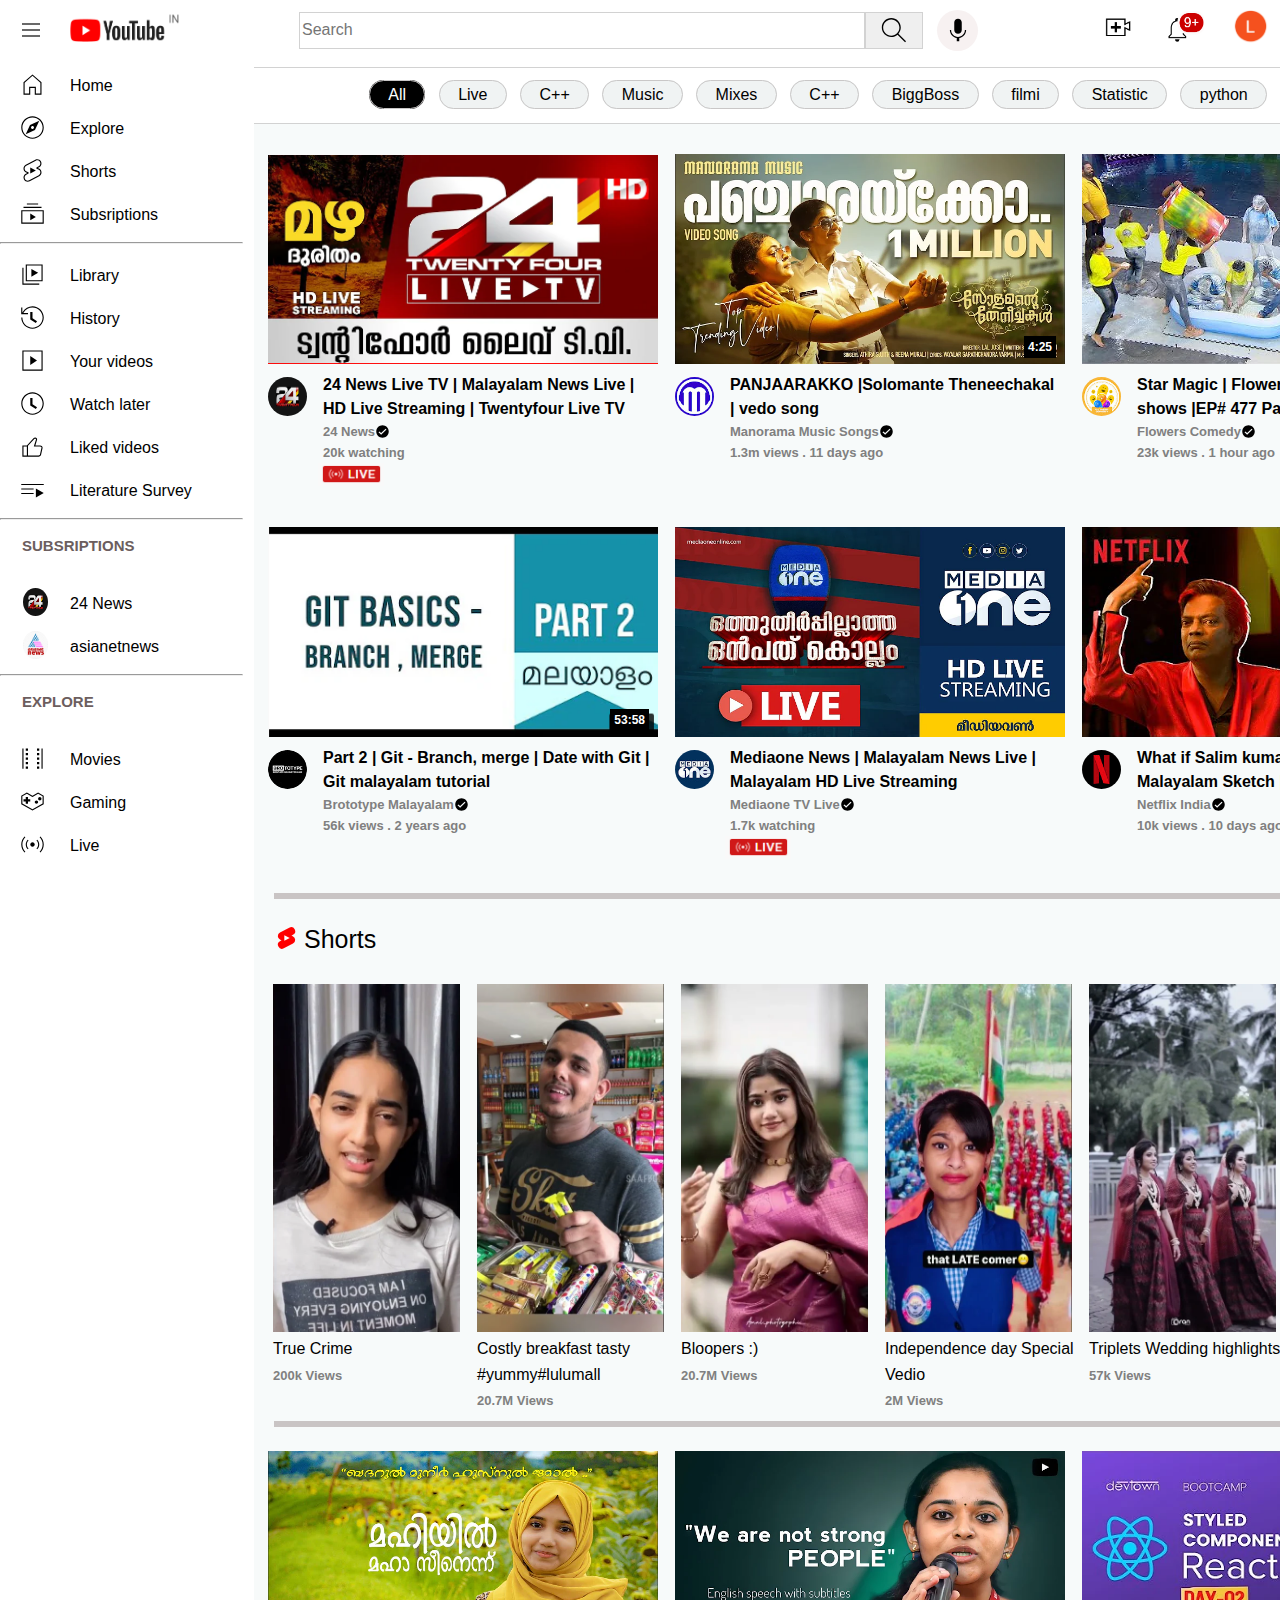
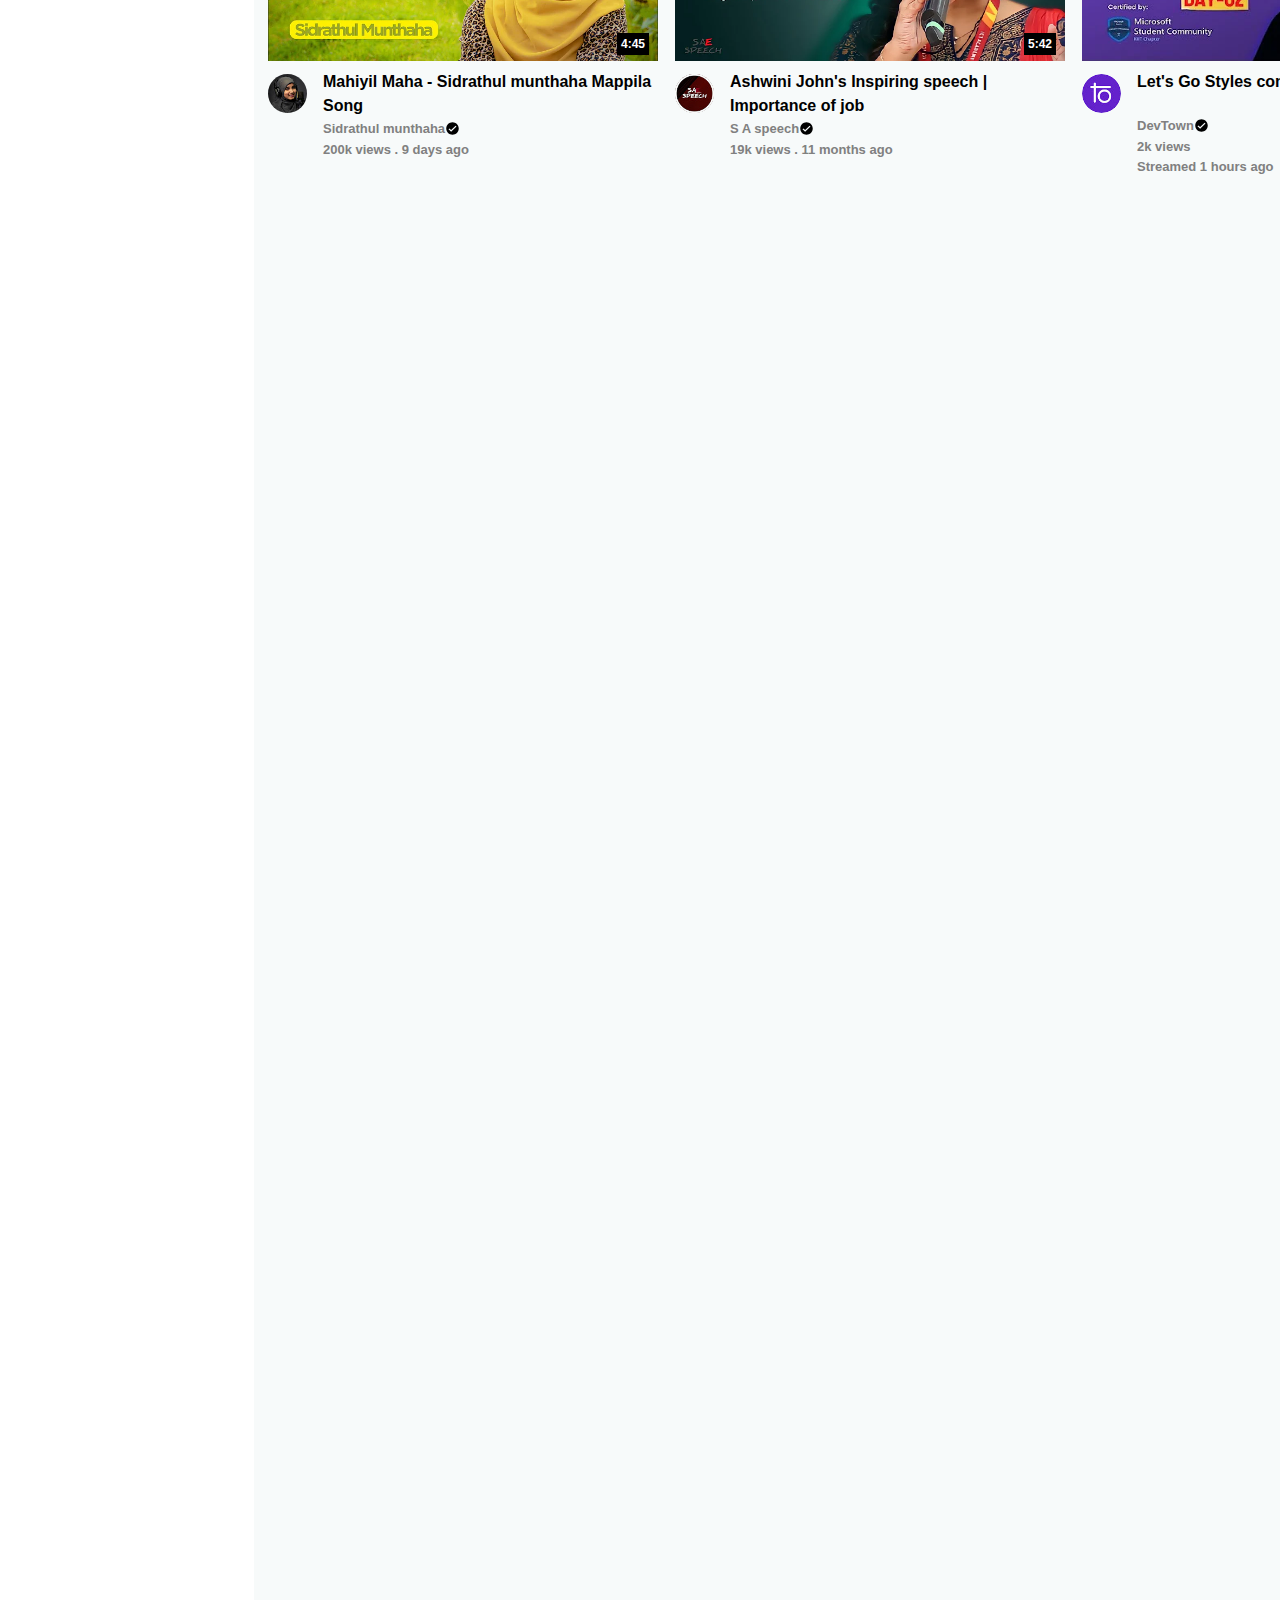
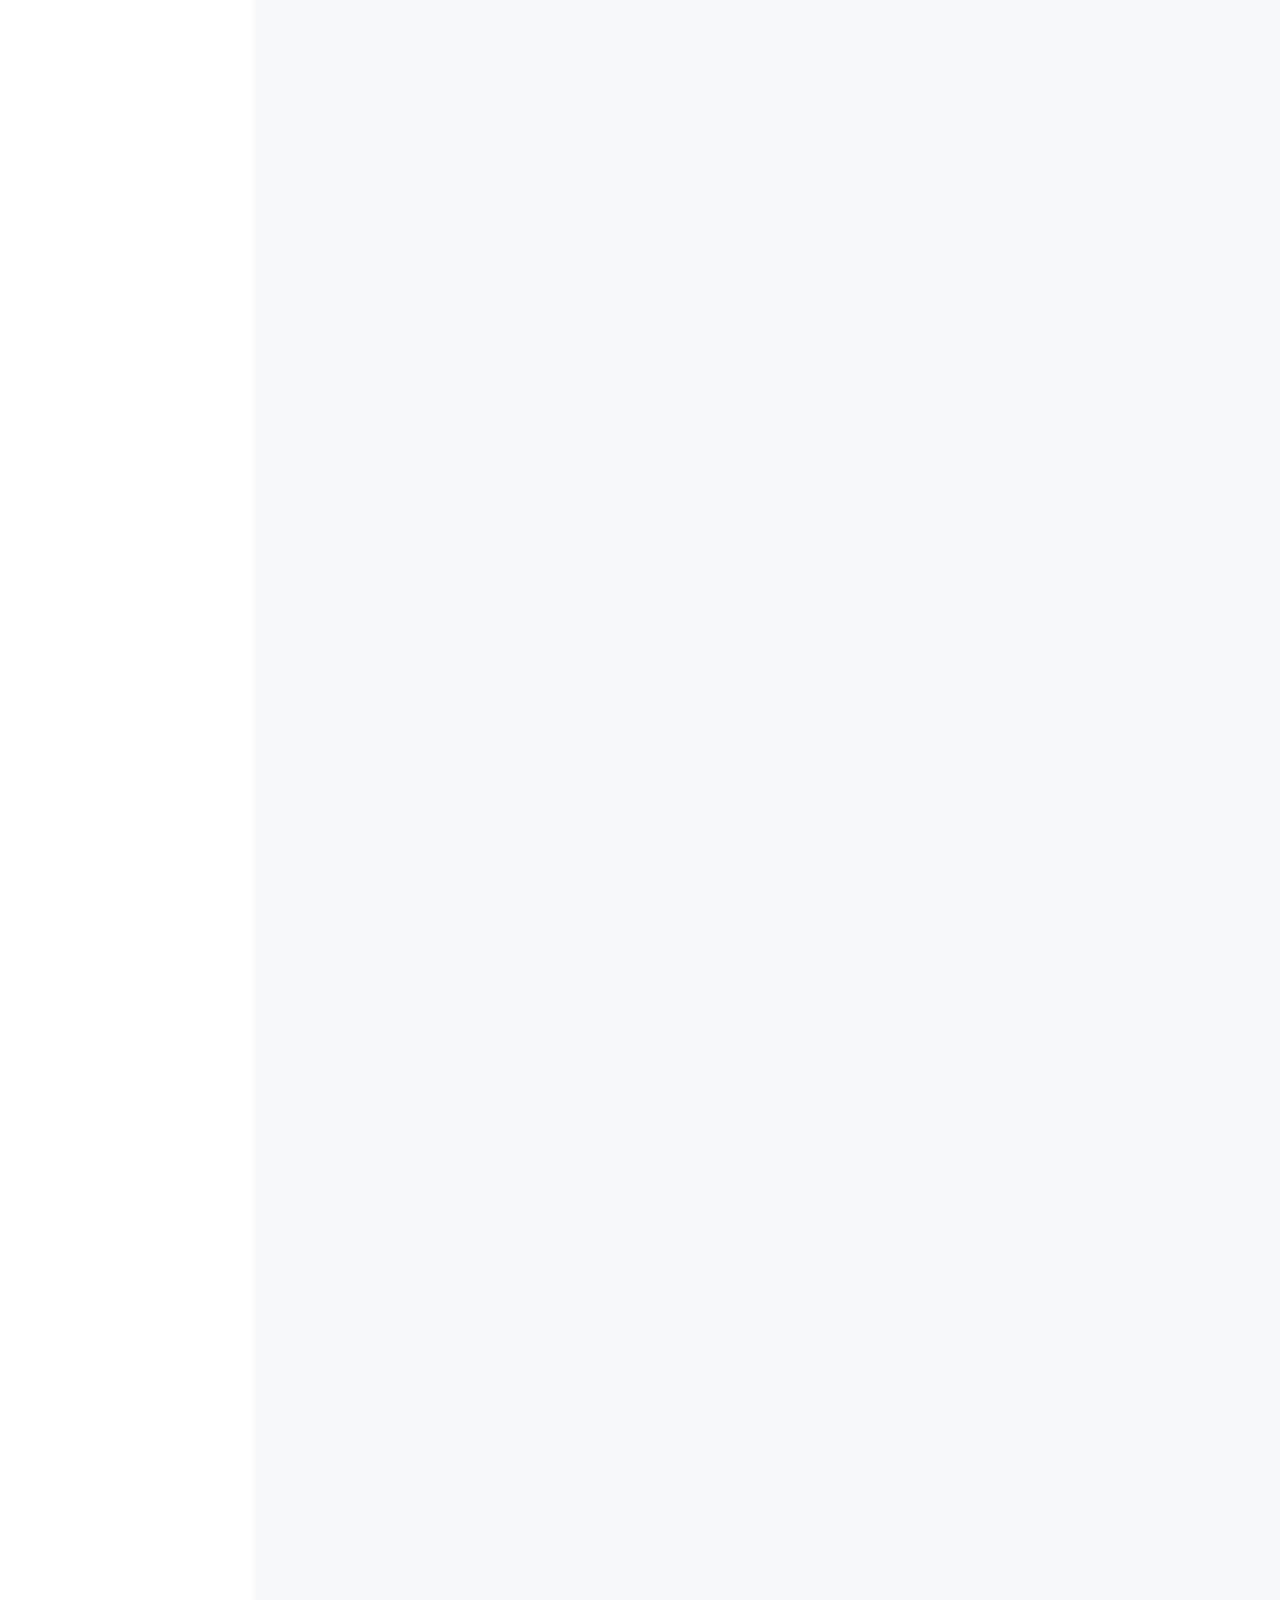
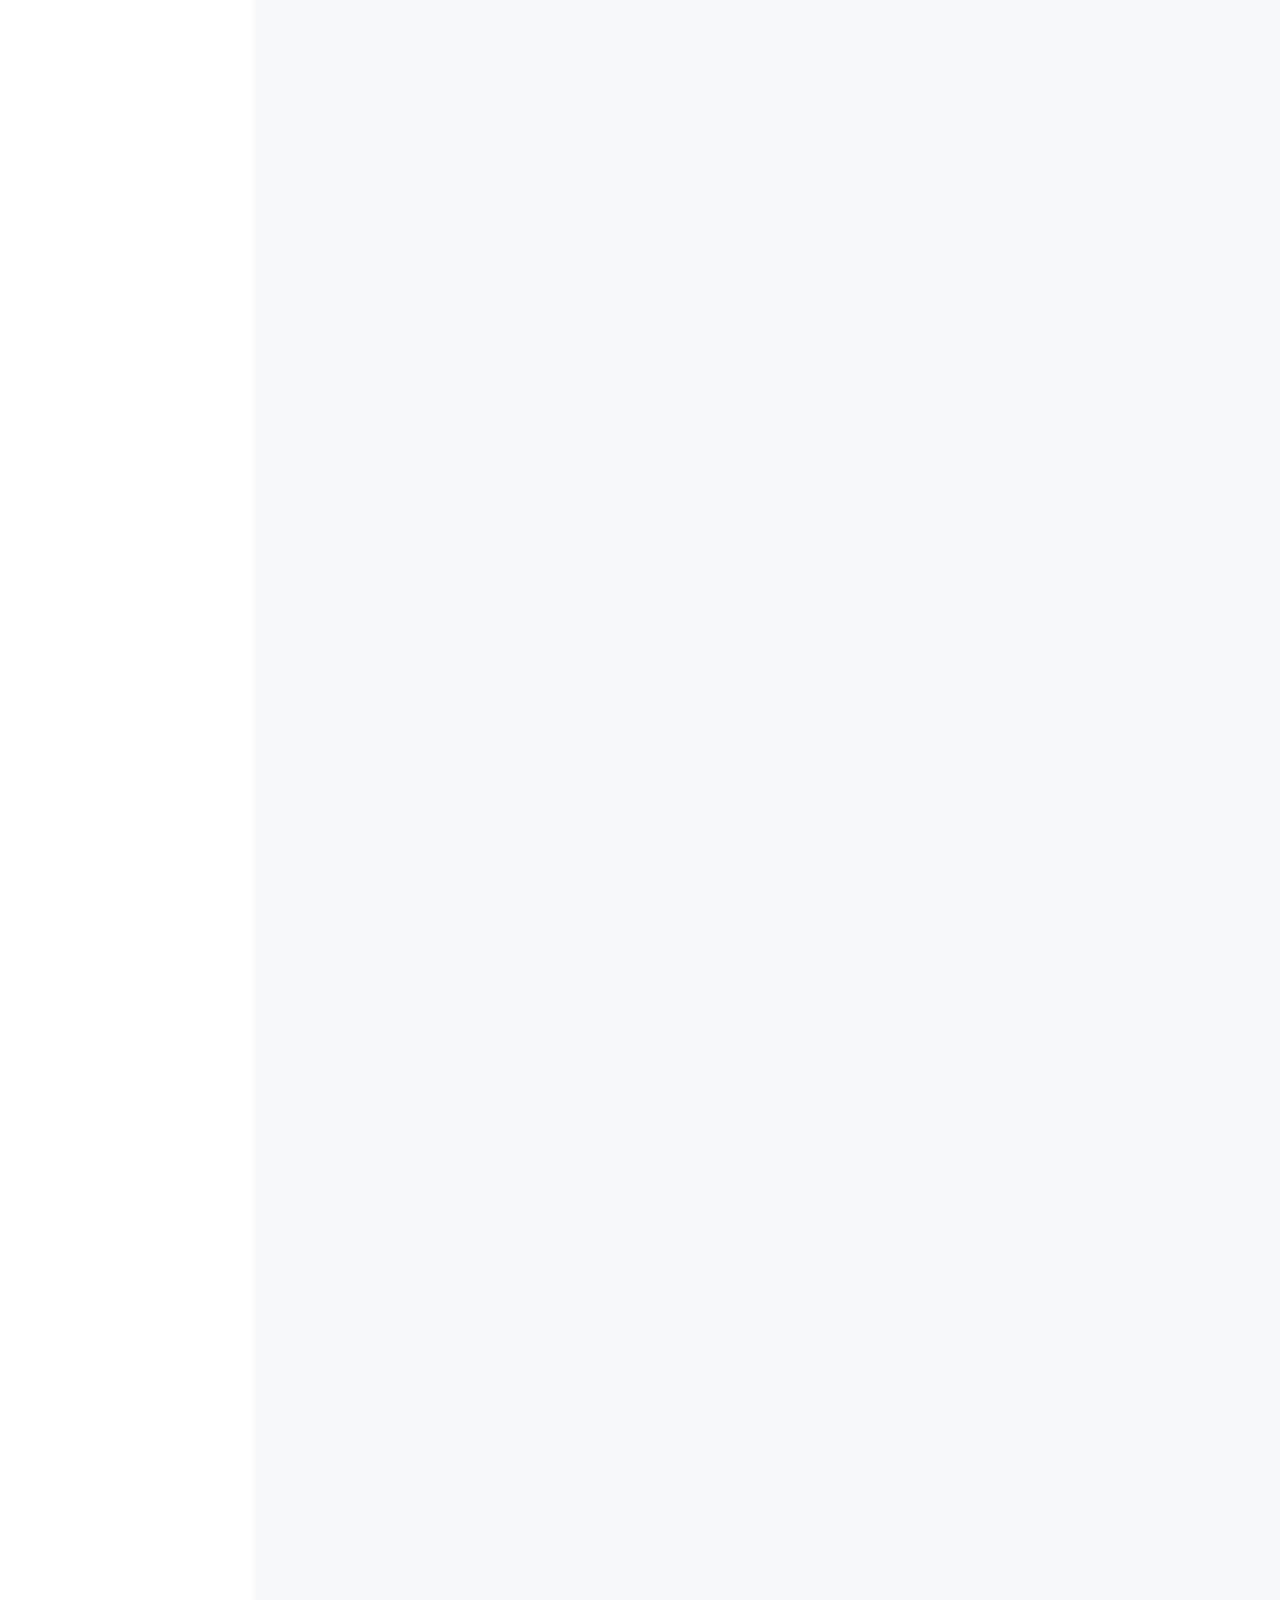
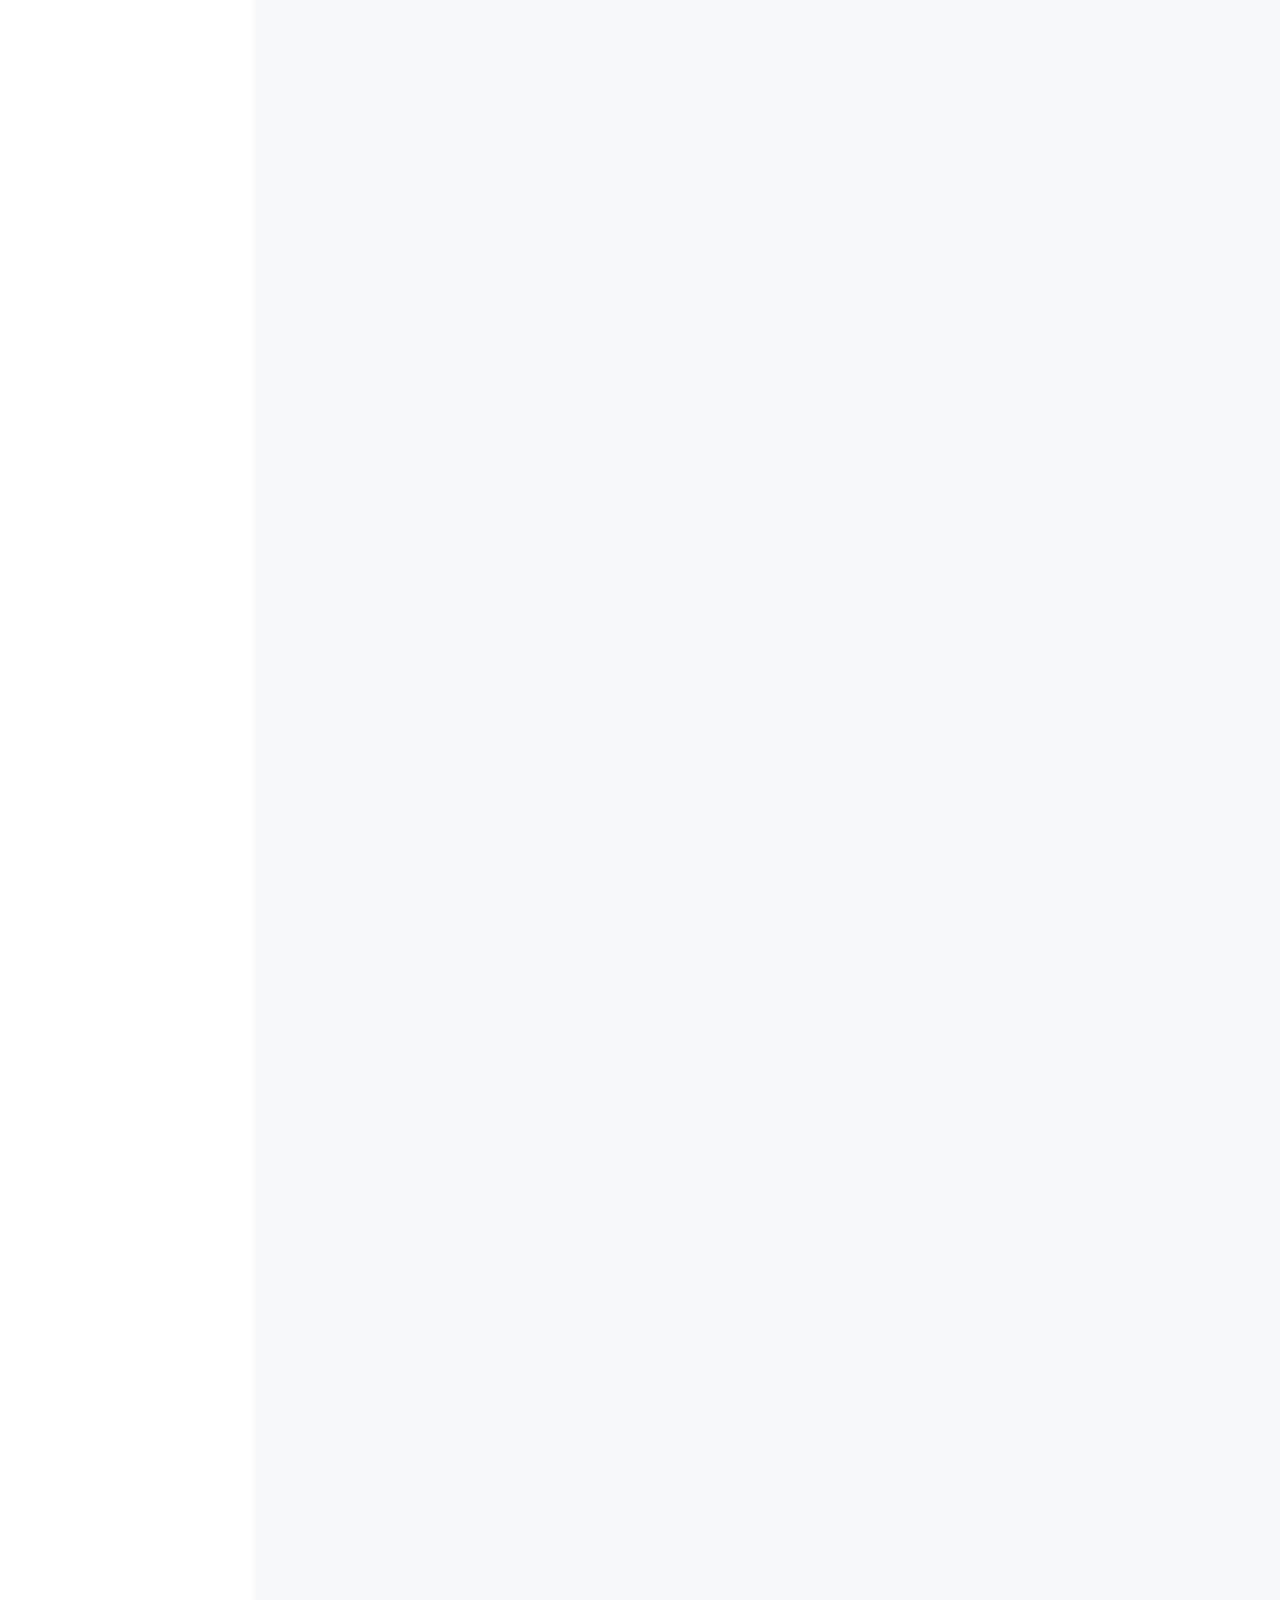
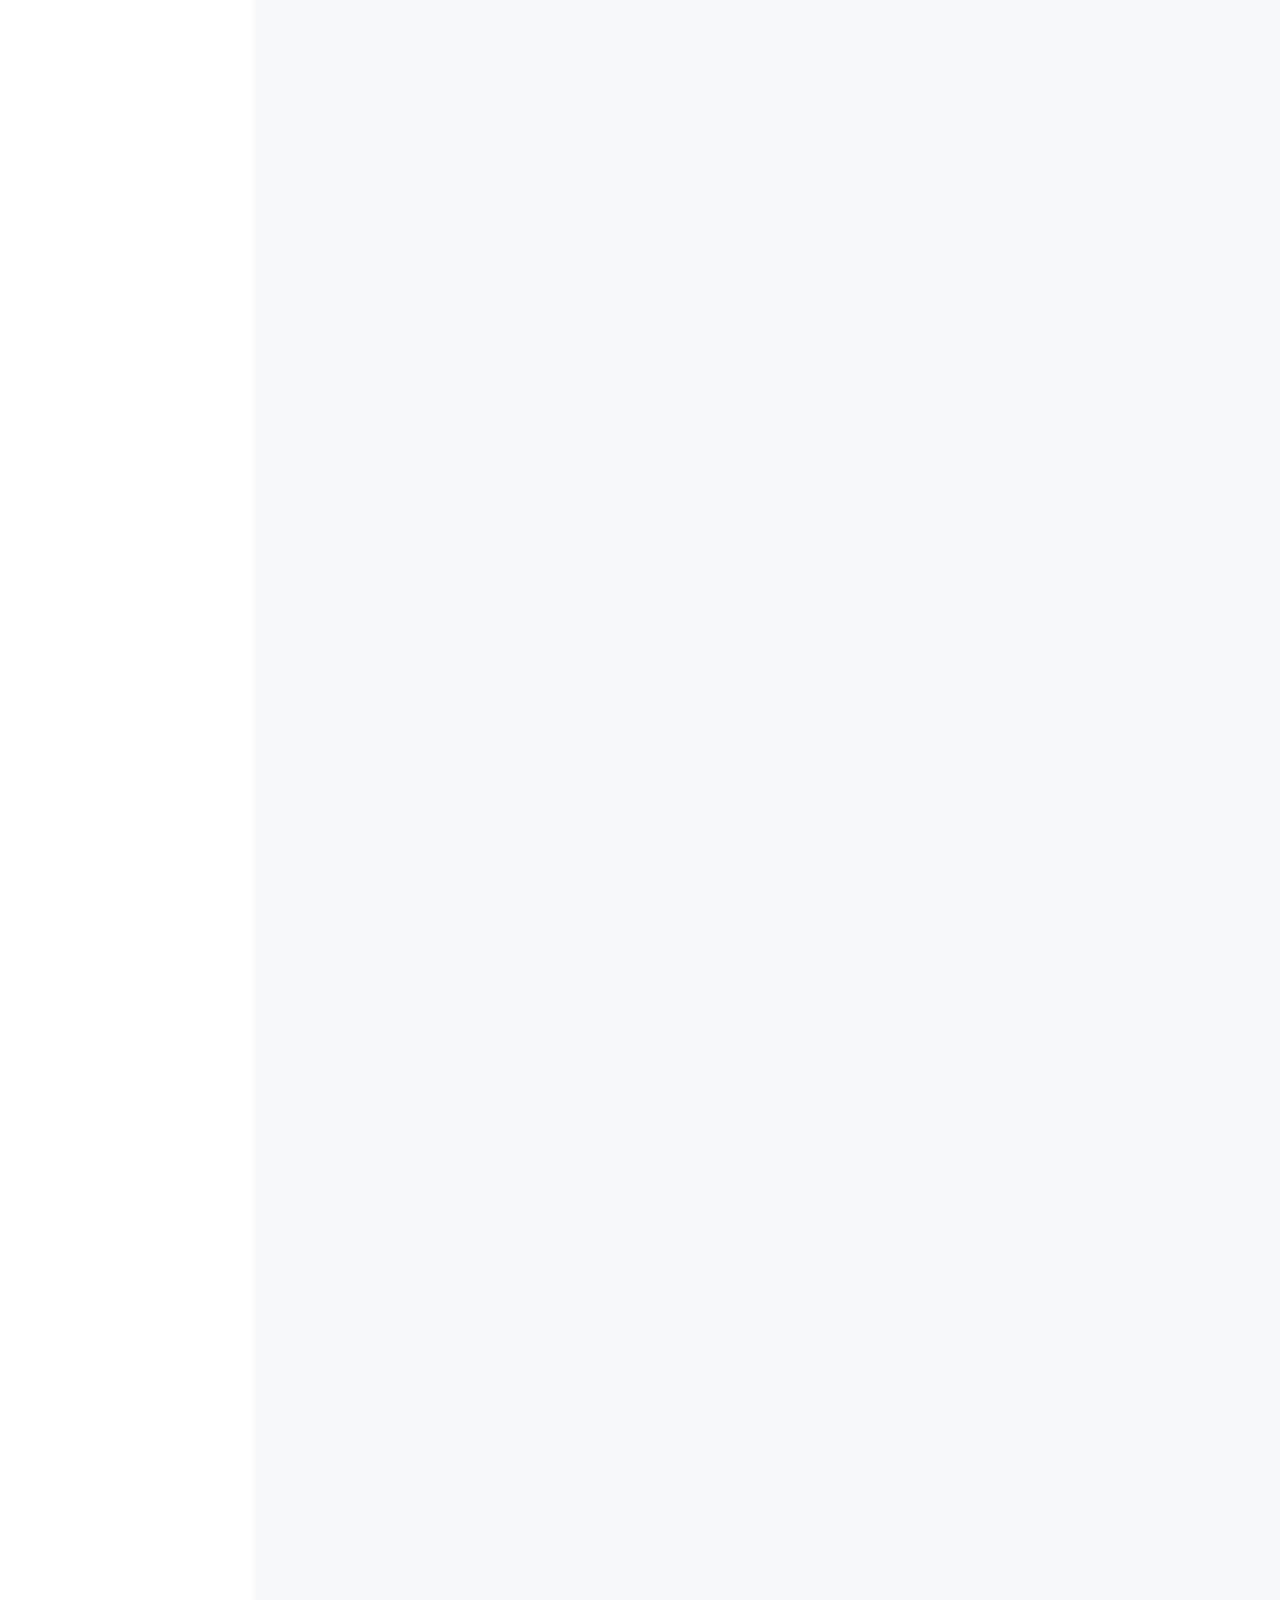
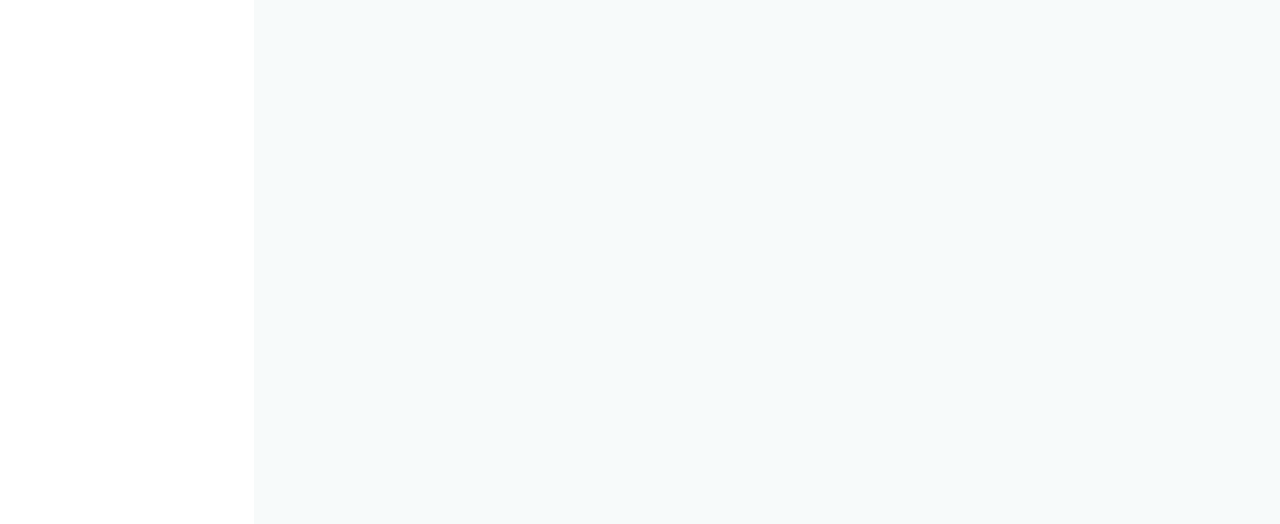
==== commit 0dcb78e2: "changes done on header section" ====
--- a/index.html
+++ b/index.html
@@ -24,11 +24,11 @@
 
             </div>
             <div class="search">
-                <form action=" " class="searchform">
+               
                     <input type="text"  placeholder="Search" class="searchtext" >
 
-                </form>
-            </div>
+        
+           
             <div class="simg">
                 <button class="button">
                     <yt-icon class="style-scope ytd-searchbox"><svg viewBox="0 0 24 24" preserveAspectRatio="xMidYMid meet" focusable="false" class="style-scope yt-icon" style="pointer-events: none; display: block; width: 100%; height: 100%;"><g class="style-scope yt-icon"><path d="M20.87,20.17l-5.59-5.59C16.35,13.35,17,11.75,17,10c0-3.87-3.13-7-7-7s-7,3.13-7,7s3.13,7,7,7c1.75,0,3.35-0.65,4.58-1.71 l5.59,5.59L20.87,20.17z M10,16c-3.31,0-6-2.69-6-6s2.69-6,6-6s6,2.69,6,6S13.31,16,10,16z" class="style-scope yt-icon"></path></g></svg><!--css-build:shady--></yt-icon>
@@ -36,6 +36,7 @@
             </div>
             <div class="mike">
                 <yt-icon class="style-scope ytd-button-renderer"><svg viewBox="0 0 24 24" preserveAspectRatio="xMidYMid meet" focusable="false" class="style-scope yt-icon" style="pointer-events: none; display: block; width: 100%; height: 100%;"><g class="style-scope yt-icon"><path d="M12 3C10.34 3 9 4.37 9 6.07V11.93C9 13.63 10.34 15 12 15C13.66 15 15 13.63 15 11.93V6.07C15 4.37 13.66 3 12 3ZM18.5 12H17.5C17.5 15.03 15.03 17.5 12 17.5C8.97 17.5 6.5 15.03 6.5 12H5.5C5.5 15.24 7.89 17.93 11 18.41V21H13V18.41C16.11 17.93 18.5 15.24 18.5 12Z" class="style-scope yt-icon"></path></g></svg><!--css-build:shady--></yt-icon>
+            </div>
             </div>
             <div class="three">
                 <div class="plus"><img src="plus1.png" alt="dd" class="plusimg"></div>
--- a/styles.css
+++ b/styles.css
@@ -3,7 +3,7 @@
     height: 60px;
     background: rgb(255,255,255);
     /*border-bottom: 1px solid rgb(219,219,219);*/
-    
+    display: flex;
     position: fixed;
     margin: auto;
     z-index: 1;
@@ -17,6 +17,7 @@
   padding-top: 19px;
   float: left;
   width: 57px;
+  
 }
                                                                                                                                                                                                                                                                                                                                                                                                                                                                                                                                                                                                                                                                                                                                                                                                                                                                                                                                                                                                                                                                                                                                                                                                                                                                                                                                                                                                                                                                                                                                                                                                                                                                                                                                                                                                                                                                                                                                                                                                                                                                                                                                                                                                                                                                                                                                                                                                                                                                                                                                                                                                                                                                                                                                                                                                                                                                                                                                                                                                                                                                                                                                                                                                                                                                                                                                                                                                                                                                                                                                                                                                                                                                                                                                                                                                                                                                                                                                                                                                                                                                                                                                                                                                                                                                                                                                                                                                                                                                                                                                                                                                                                                                                                                                                                                                                                                                                                                                                                                                                                                                                                                                                                                                                                     
 .same {
@@ -32,12 +33,18 @@
 .logo{
   width: auto;
   float: left;
+  
 }
 .search{
-  margin-left: 440px;
-  float: left;
-  width: 543px;
-  
+  
+  float: left;
+  width: fit-content;
+  
+  display: flex;
+  flex-direction: row;
+  align-items: center;
+  flex-grow: 2;
+  justify-content: center;
 }
 .searchform{
   
@@ -49,7 +56,7 @@
 .searchtext{
   
 
-    width: 563px;
+    width: 560px;
     border : 1px solid rgb(210,210,210);
     height: 33px;
     
@@ -58,7 +65,7 @@
 .simg{
  
   float: left;
-  margin-top: 11px;
+  padding-top: 2px;
   width: 60px;
   height: 38px;
 }
@@ -81,27 +88,30 @@
 }
 .mike{
   float: left;
-  margin-top: 10px;
+  
   margin-left: 12px;
   padding: 5.5px;
   background: #f7f1f1;
   border-radius: 50%;
   width: 30px;
-  height: 30px;}
+  height: 30px;
+  }
   
 .three{
   
   float: left;
   margin-top: 9px;
   height: fit-content;
-  width: fit-content;
-  margin-left: 400px;
+  width:200px;
+  display: flex;
+  
 }
 .plus{
   float: left;
   
   width: fit-content;
   height: fit-content;
+  flex-grow: 1;
 }
 .plusimg{
   padding-left: 19px;
@@ -116,17 +126,14 @@
 .right{
   width: 243px;
   height: 90%;
-  
   margin: 0px;
   float: left;
-  overflow-y:hidden;
+  overflow-y: hidden;
   display: flex;
   flex-direction: column;
-
- 
-
- position: fixed;
-
+  position: absolute;
+  /* background: azure; */
+  z-index: 0;
 }
 .right:hover{
   overflow-y: scroll;
@@ -193,6 +200,7 @@
   text-decoration: none;
 }
 a.dec:hover{
+ 
   background-color: #ddd8d8;
 }
 a.dec{
